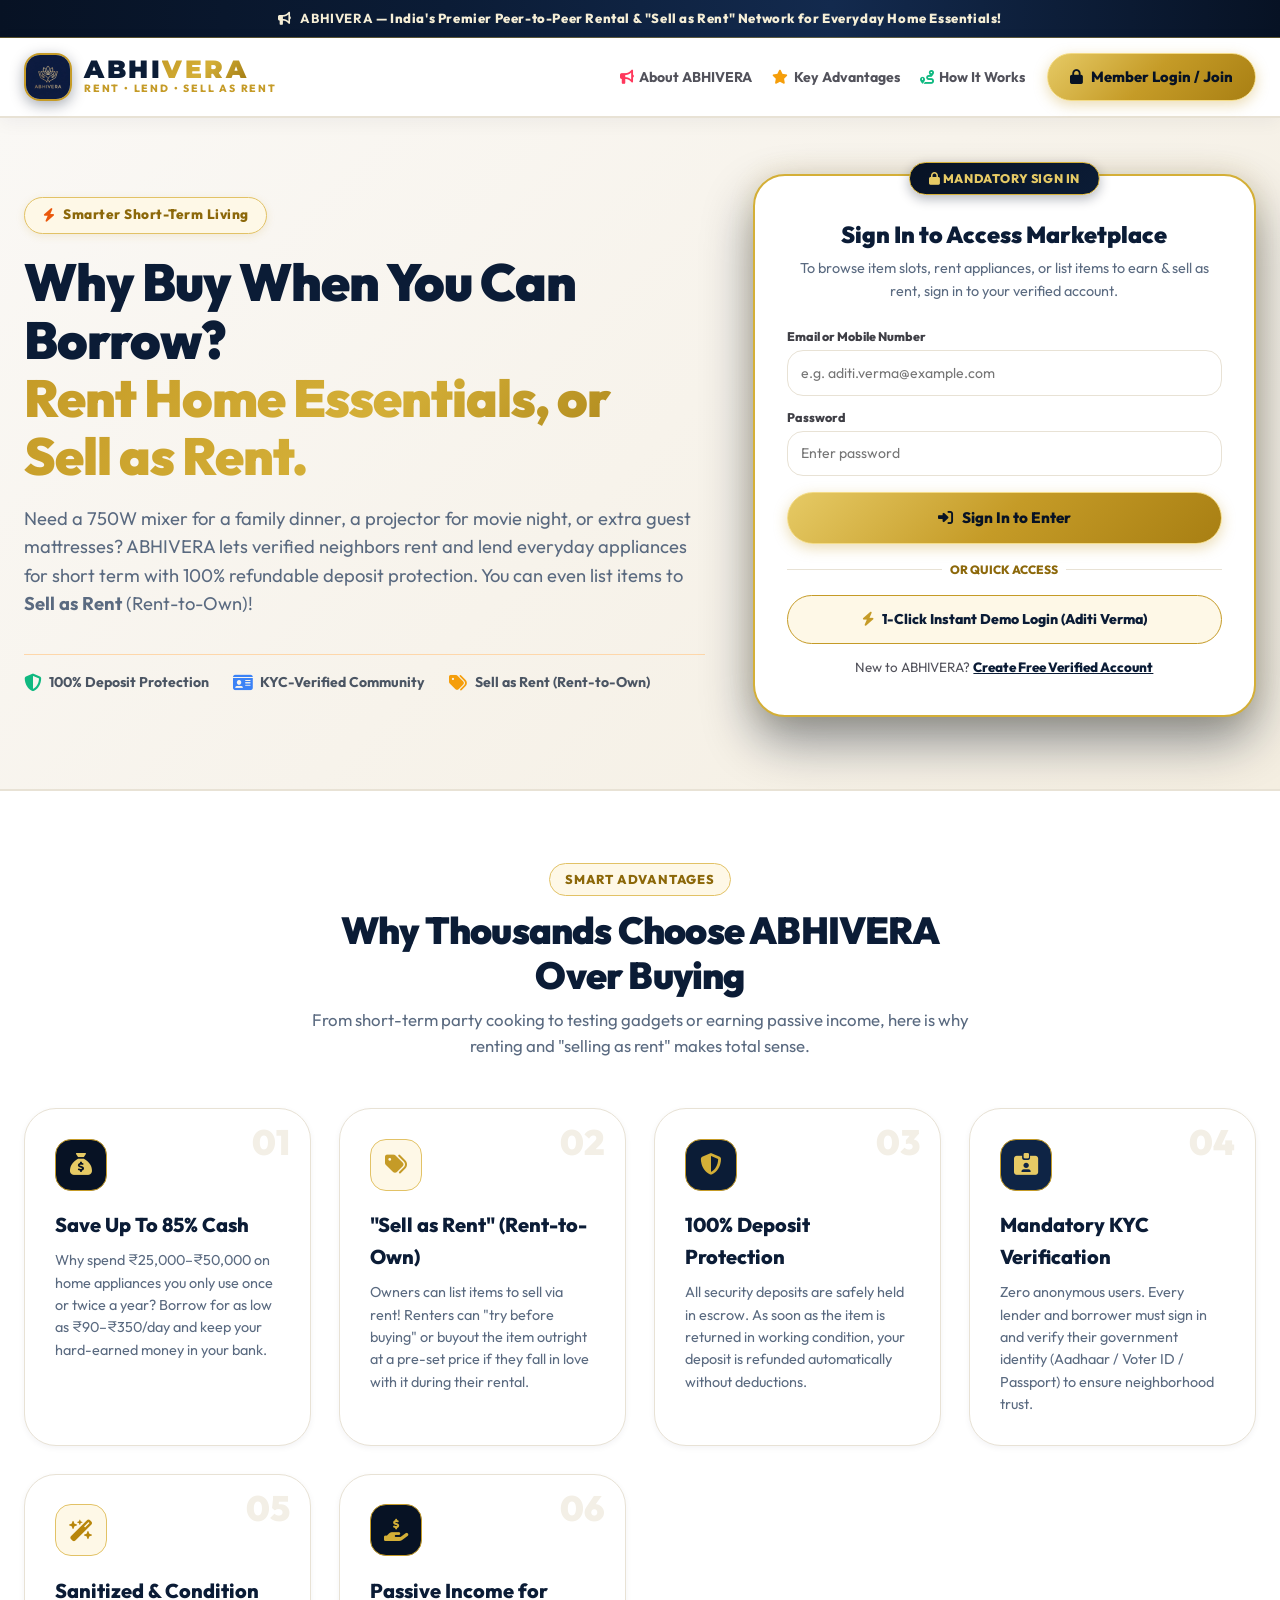
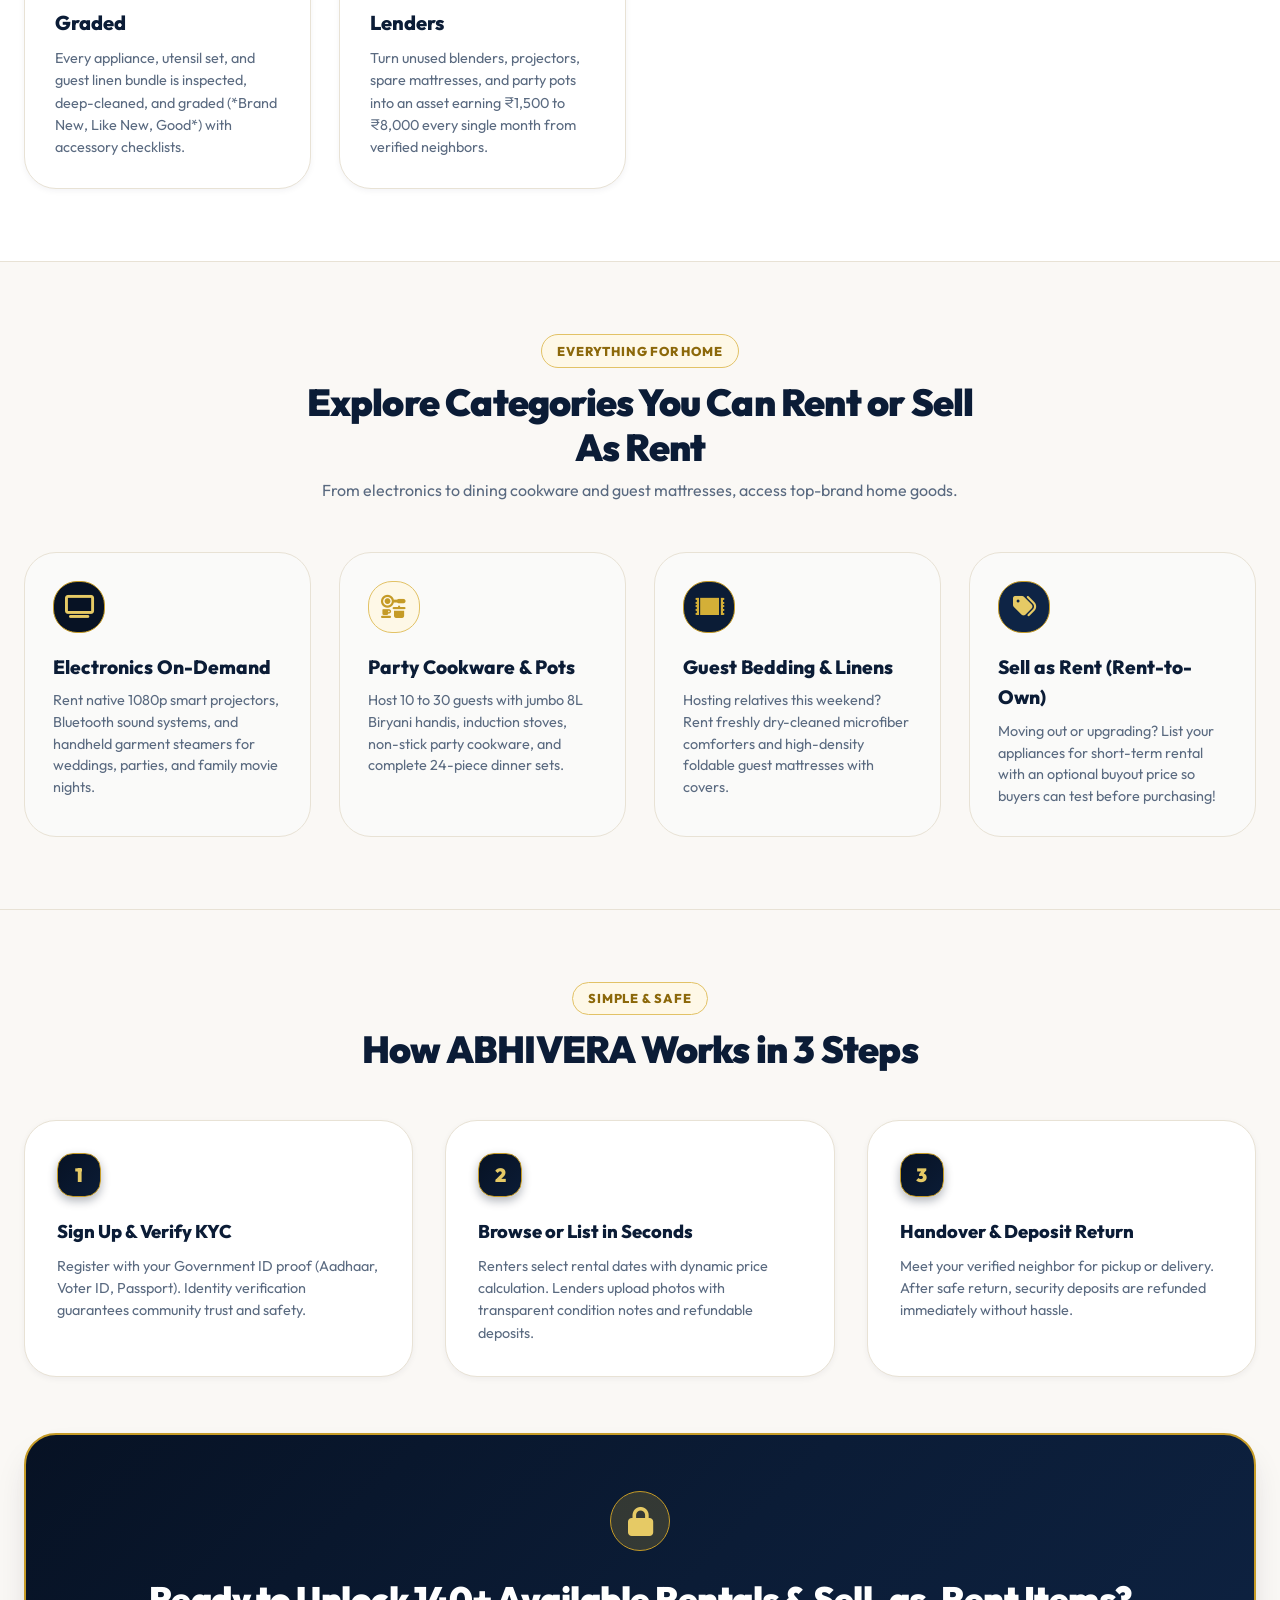
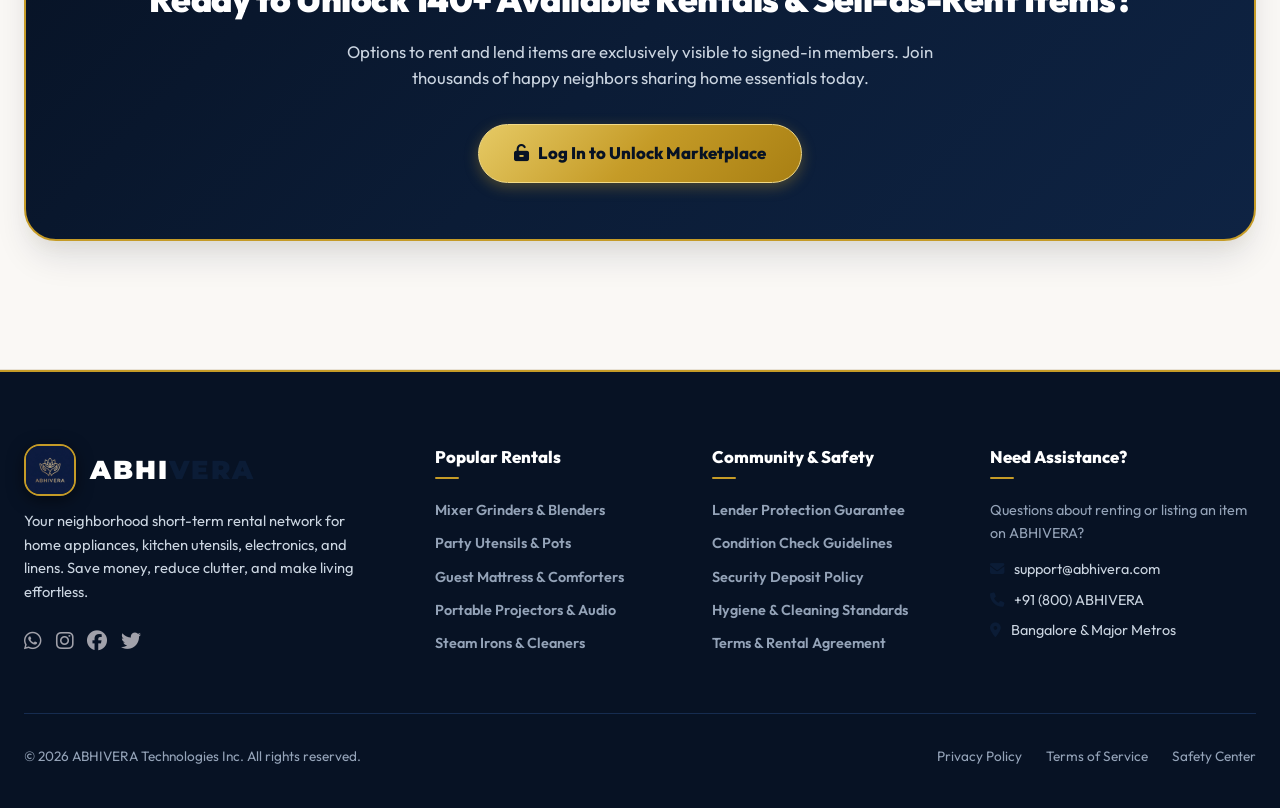
==== index.html @ b7f4d2a7 "Start" ====
<!DOCTYPE html>
<html lang="en">
<head>
  <meta charset="UTF-8">
  <meta name="viewport" content="width=device-width, initial-scale=1.0">
  <title>ABHIVERA | Rent Everyday Home Appliances & Essentials Short-Term</title>
  <meta name="description" content="Vibrant peer-to-peer short-term rental marketplace for home appliances, electronics, utensils, and luxury linens. Verified neighbors & deposit protection.">
  
  <!-- Favicon -->
  <link rel="icon" type="image/jpeg" href="assets/logo.jpg">
  
  <!-- Google Fonts: Outfit & Plus Jakarta Sans -->
  <link rel="preconnect" href="https://fonts.googleapis.com">
  <link rel="preconnect" href="https://fonts.gstatic.com" crossorigin>
  <link href="https://fonts.googleapis.com/css2?family=Outfit:wght@400;500;600;700;800;900&family=Plus+Jakarta+Sans:wght@400;500;600;700;800&display=swap" rel="stylesheet">
  
  <!-- FontAwesome 6 Icons -->
  <link rel="stylesheet" href="https://cdnjs.cloudflare.com/ajax/libs/font-awesome/6.4.0/css/all.min.css">
  
  <!-- Core Stylesheet -->
  <link rel="stylesheet" href="styles.css">
</head>
<body>

  <!-- Top Brand Announcement Bar -->
  <div class="announcement-bar">
    <i class="fa-solid fa-bullhorn"></i>
    <span><strong>ABHIVERA</strong> — India's Premier Peer-to-Peer Rental & "Sell as Rent" Network for Everyday Home Essentials!</span>
  </div>

  <!-- =====================================================================
       NAVBAR
       ===================================================================== -->
  <header class="navbar">
    <div class="container nav-container">
      <a href="#" class="brand-logo" id="logoLink">
        <img src="assets/logo.jpg" alt="ABHIVERA Official Logo" class="brand-logo-img">
        <div class="brand-text-block">
          <span class="brand-title">ABHI<span class="brand-highlight">VERA</span></span>
          <span class="nav-tagline">Rent • Lend • Sell as Rent</span>
        </div>
      </a>

      <div class="nav-actions">
        <!-- Guest Quick Nav Links (Logged Out Only) -->
        <nav class="logged-out-only" style="display: flex; gap: 1.25rem; font-weight: 700; font-size: 0.88rem; color: #52525b; margin-right: 0.5rem;">
          <a href="#why-abhivera" style="display: flex; align-items: center; gap: 0.35rem;"><i class="fa-solid fa-bullhorn" style="color: #ff385c;"></i> About ABHIVERA</a>
          <a href="#advantages" style="display: flex; align-items: center; gap: 0.35rem;"><i class="fa-solid fa-star" style="color: #f59e0b;"></i> Key Advantages</a>
          <a href="#how-it-works" style="display: flex; align-items: center; gap: 0.35rem;"><i class="fa-solid fa-route" style="color: #10b981;"></i> How It Works</a>
        </nav>

        <!-- Log In / Sign Up Button (Shown when logged out) -->
        <button class="btn btn-primary logged-out-only" id="loginBtn">
          <i class="fa-solid fa-lock"></i>
          <span>Member Login / Join</span>
        </button>

        <!-- Wishlist Button (Logged In Only) -->
        <button class="wishlist-nav-btn logged-in-only" id="navWishlistBtn" title="Saved Wishlist Items">
          <i class="fa-solid fa-heart"></i>
          <span>Wishlist</span>
          <span class="badge-counter" id="wishlistNavCounter">0</span>
        </button>

        <!-- User Profile Menu (Shown when logged in) -->
        <div class="user-menu-wrapper logged-in-only" id="userMenuWrapper">
          <div class="user-profile-pill" id="userProfilePill">
            <div class="user-avatar" id="navUserAvatar">U</div>
            <span class="user-name-label" id="navUserName">User</span>
            <i class="fa-solid fa-circle-check user-verified-badge" title="Verified Member"></i>
            <i class="fa-solid fa-angle-down" style="font-size: 0.72rem; color: var(--text-muted); margin-left: 2px;"></i>
          </div>

          <div class="user-dropdown-menu" id="userDropdownMenu">
            <div class="user-dropdown-header">
              <div class="dropdown-user-name" id="menuFullName">Full Name</div>
              <div class="dropdown-user-meta" id="menuEmail">user@email.com</div>
              <div class="dropdown-kyc-tag">
                <i class="fa-solid fa-shield-check"></i> <span id="menuGovIdTag">ID Verified</span>
              </div>
            </div>

            <button class="dropdown-item" id="menuOpenProfileBtn">
              <i class="fa-solid fa-id-card"></i>
              <span>My Profile & KYC Details</span>
            </button>
            <button class="dropdown-item" id="menuMyListingsBtn">
              <i class="fa-solid fa-boxes-stacked"></i>
              <span>My Listed Items (Rent & Sell)</span>
            </button>
            <button class="dropdown-item" id="menuMyBookingsBtn">
              <i class="fa-solid fa-calendar-check"></i>
              <span>My Rental & Buyout Orders</span>
            </button>
            <div class="dropdown-divider"></div>
            <button class="dropdown-item" id="menuLogoutBtn" style="color: #ef4444;">
              <i class="fa-solid fa-right-from-bracket" style="color: #ef4444;"></i>
              <span>Log Out</span>
            </button>
          </div>
        </div>

        <button class="btn btn-outline logged-in-only" id="openActivityDrawerBtn">
          <i class="fa-regular fa-clock-rotate-left"></i>
          <span>Activity</span>
          <span class="badge-counter" id="activityCounter">0</span>
        </button>

        <button class="btn btn-primary logged-in-only" id="openUploadModalBtn">
          <i class="fa-solid fa-plus-circle"></i>
          <span>List to Rent / Sell</span>
        </button>
      </div>
    </div>
  </header>

  <!-- =====================================================================
       1. GUEST / ADVERTISING & ADVANTAGES SHOWCASE (SHOWN WHEN LOGGED OUT)
       ===================================================================== -->
  <div class="logged-out-only" id="guestShowcaseSection">
    <!-- Hero with Value Prop & Mandatory Login Card -->
    <section class="hero-section">
      <div class="container">
        <div class="guest-hero-grid">
          <div>
            <div class="hero-tag">
              <i class="fa-solid fa-bolt" style="color: #ea580c;"></i> Smarter Short-Term Living
            </div>
            <h1 class="hero-title">
              Why Buy When You Can Borrow? <span class="hero-highlight">Rent Home Essentials, or Sell as Rent.</span>
            </h1>
            <p class="hero-subtitle">
              Need a 750W mixer for a family dinner, a projector for movie night, or extra guest mattresses? ABHIVERA lets verified neighbors rent and lend everyday appliances for short term with 100% refundable deposit protection. You can even list items to <strong>Sell as Rent</strong> (Rent-to-Own)!
            </p>
            <div style="display: flex; gap: 1.5rem; flex-wrap: wrap; font-size: 0.88rem; font-weight: 700; color: #4b5563; padding-top: 1rem; border-top: 1px solid #fed7aa;">
              <div style="display: flex; align-items: center; gap: 0.45rem;"><i class="fa-solid fa-shield-halved" style="color: #10b981; font-size: 1.1rem;"></i> 100% Deposit Protection</div>
              <div style="display: flex; align-items: center; gap: 0.45rem;"><i class="fa-solid fa-id-card" style="color: #3b82f6; font-size: 1.1rem;"></i> KYC-Verified Community</div>
              <div style="display: flex; align-items: center; gap: 0.45rem;"><i class="fa-solid fa-tags" style="color: #f59e0b; font-size: 1.1rem;"></i> Sell as Rent (Rent-to-Own)</div>
            </div>
          </div>

          <!-- Mandatory Sign In & Verification Card -->
          <div class="guest-login-card">
            <span class="guest-card-badge"><i class="fa-solid fa-lock"></i> MANDATORY SIGN IN</span>
            <h2 class="guest-card-title">Sign In to Access Marketplace</h2>
            <p class="guest-card-desc">
              To browse item slots, rent appliances, or list items to earn & sell as rent, sign in to your verified account.
            </p>

            <form id="heroInlineLoginForm" style="text-align: left; margin-bottom: 1rem;">
              <div style="margin-bottom: 0.75rem;">
                <label style="font-size: 0.78rem; font-weight: 800; color: #3f3f46; display: block; margin-bottom: 0.2rem;">Email or Mobile Number</label>
                <input type="text" id="heroLoginEmail" class="form-input" placeholder="e.g. aditi.verma@example.com" style="padding: 0.65rem 0.85rem; font-size: 0.88rem;" required>
              </div>
              <div style="margin-bottom: 1rem;">
                <label style="font-size: 0.78rem; font-weight: 800; color: #3f3f46; display: block; margin-bottom: 0.2rem;">Password</label>
                <input type="password" id="heroLoginPassword" class="form-input" placeholder="Enter password" style="padding: 0.65rem 0.85rem; font-size: 0.88rem;" required>
              </div>
              <button type="submit" class="btn btn-primary" style="width: 100%; padding: 0.8rem; font-size: 0.95rem;">
                <i class="fa-solid fa-right-to-bracket"></i> Sign In to Enter
              </button>
            </form>

            <div style="display: flex; align-items: center; gap: 0.5rem; margin-bottom: 1rem;">
              <hr style="flex: 1; border: none; border-top: 1px solid #e8e2d5;">
              <span style="font-size: 0.75rem; font-weight: 800; color: #8c680a;">OR QUICK ACCESS</span>
              <hr style="flex: 1; border: none; border-top: 1px solid #e8e2d5;">
            </div>

            <button type="button" class="btn btn-outline btn-guest-demo" style="width: 100%; padding: 0.75rem; font-size: 0.88rem; font-weight: 800; border: 1.5px solid #c59b27; color: #0b1c36; background: #fef8e7; margin-bottom: 0.85rem;">
              <i class="fa-solid fa-bolt" style="color: #c59b27;"></i> 1-Click Instant Demo Login (Aditi Verma)
            </button>

            <div style="font-size: 0.84rem; color: #52525b;">
              New to ABHIVERA? <a href="#" class="btn-guest-register-link" style="color: var(--primary-color); font-weight: 800; text-decoration: underline;">Create Free Verified Account</a>
            </div>
          </div>
        </div>
      </div>
    </section>

    <!-- Comprehensive Advantages Section -->
    <section class="advertise-section" id="advantages" style="background: #ffffff;">
      <div class="container">
        <div class="section-title-wrap">
          <span class="section-pill-tag">Smart Advantages</span>
          <h2>Why Thousands Choose ABHIVERA Over Buying</h2>
          <p style="color: var(--text-muted); font-size: 1.05rem; margin-top: 0.5rem;">
            From short-term party cooking to testing gadgets or earning passive income, here is why renting and "selling as rent" makes total sense.
          </p>
        </div>

        <div class="advantages-card-grid">
          <div class="advantage-card">
            <span class="advantage-num">01</span>
            <div class="advantage-icon-box" style="background: #071224; color: #e6ca65; border: 1px solid #c59b27;"><i class="fa-solid fa-sack-dollar"></i></div>
            <h3 style="font-size: 1.25rem; font-weight: 800; margin-bottom: 0.5rem;">Save Up To 85% Cash</h3>
            <p style="font-size: 0.9rem; color: var(--text-muted); line-height: 1.55;">
              Why spend ₹25,000–₹50,000 on home appliances you only use once or twice a year? Borrow for as low as ₹90–₹350/day and keep your hard-earned money in your bank.
            </p>
          </div>

          <div class="advantage-card">
            <span class="advantage-num">02</span>
            <div class="advantage-icon-box" style="background: #fef8e7; color: #c59b27; border: 1px solid #e2c266;"><i class="fa-solid fa-tags"></i></div>
            <h3 style="font-size: 1.25rem; font-weight: 800; margin-bottom: 0.5rem;">"Sell as Rent" (Rent-to-Own)</h3>
            <p style="font-size: 0.9rem; color: var(--text-muted); line-height: 1.55;">
              Owners can list items to sell via rent! Renters can "try before buying" or buyout the item outright at a pre-set price if they fall in love with it during their rental.
            </p>
          </div>

          <div class="advantage-card">
            <span class="advantage-num">03</span>
            <div class="advantage-icon-box" style="background: #0b1c36; color: #d4af37; border: 1px solid #c59b27;"><i class="fa-solid fa-shield-halved"></i></div>
            <h3 style="font-size: 1.25rem; font-weight: 800; margin-bottom: 0.5rem;">100% Deposit Protection</h3>
            <p style="font-size: 0.9rem; color: var(--text-muted); line-height: 1.55;">
              All security deposits are safely held in escrow. As soon as the item is returned in working condition, your deposit is refunded automatically without deductions.
            </p>
          </div>

          <div class="advantage-card">
            <span class="advantage-num">04</span>
            <div class="advantage-icon-box" style="background: #0e2445; color: #e6ca65; border: 1px solid #c59b27;"><i class="fa-solid fa-id-card-clip"></i></div>
            <h3 style="font-size: 1.25rem; font-weight: 800; margin-bottom: 0.5rem;">Mandatory KYC Verification</h3>
            <p style="font-size: 0.9rem; color: var(--text-muted); line-height: 1.55;">
              Zero anonymous users. Every lender and borrower must sign in and verify their government identity (Aadhaar / Voter ID / Passport) to ensure neighborhood trust.
            </p>
          </div>

          <div class="advantage-card">
            <span class="advantage-num">05</span>
            <div class="advantage-icon-box" style="background: #fef8e7; color: #b8860b; border: 1px solid #e2c266;"><i class="fa-solid fa-wand-magic-sparkles"></i></div>
            <h3 style="font-size: 1.25rem; font-weight: 800; margin-bottom: 0.5rem;">Sanitized & Condition Graded</h3>
            <p style="font-size: 0.9rem; color: var(--text-muted); line-height: 1.55;">
              Every appliance, utensil set, and guest linen bundle is inspected, deep-cleaned, and graded (*Brand New, Like New, Good*) with accessory checklists.
            </p>
          </div>

          <div class="advantage-card">
            <span class="advantage-num">06</span>
            <div class="advantage-icon-box" style="background: #071224; color: #d4af37; border: 1px solid #c59b27;"><i class="fa-solid fa-hand-holding-dollar"></i></div>
            <h3 style="font-size: 1.25rem; font-weight: 800; margin-bottom: 0.5rem;">Passive Income for Lenders</h3>
            <p style="font-size: 0.9rem; color: var(--text-muted); line-height: 1.55;">
              Turn unused blenders, projectors, spare mattresses, and party pots into an asset earning ₹1,500 to ₹8,000 every single month from verified neighbors.
            </p>
          </div>
        </div>
      </div>
    </section>

    <!-- Why Choose ABHIVERA Features Showcase -->
    <section class="advertise-section" id="why-abhivera" style="background: #faf8f5;">
      <div class="container">
        <div class="section-title-wrap">
          <span class="section-pill-tag">Everything for Home</span>
          <h2>Explore Categories You Can Rent or Sell As Rent</h2>
          <p style="color: var(--text-muted); font-size: 1rem; margin-top: 0.5rem;">
            From electronics to dining cookware and guest mattresses, access top-brand home goods.
          </p>
        </div>

        <div class="benefits-grid">
          <div class="benefit-card">
            <div class="benefit-icon-box" style="background: #071224; color: #e6ca65; border: 1px solid #c59b27;"><i class="fa-solid fa-tv"></i></div>
            <h3>Electronics On-Demand</h3>
            <p>Rent native 1080p smart projectors, Bluetooth sound systems, and handheld garment steamers for weddings, parties, and family movie nights.</p>
          </div>
          <div class="benefit-card">
            <div class="benefit-icon-box" style="background: #fef8e7; color: #c59b27; border: 1px solid #e2c266;"><i class="fa-solid fa-kitchen-set"></i></div>
            <h3>Party Cookware & Pots</h3>
            <p>Host 10 to 30 guests with jumbo 8L Biryani handis, induction stoves, non-stick party cookware, and complete 24-piece dinner sets.</p>
          </div>
          <div class="benefit-card">
            <div class="benefit-icon-box" style="background: #0b1c36; color: #d4af37; border: 1px solid #c59b27;"><i class="fa-solid fa-rug"></i></div>
            <h3>Guest Bedding & Linens</h3>
            <p>Hosting relatives this weekend? Rent freshly dry-cleaned microfiber comforters and high-density foldable guest mattresses with covers.</p>
          </div>
          <div class="benefit-card">
            <div class="benefit-icon-box" style="background: #0e2445; color: #e6ca65; border: 1px solid #c59b27;"><i class="fa-solid fa-tags"></i></div>
            <h3>Sell as Rent (Rent-to-Own)</h3>
            <p>Moving out or upgrading? List your appliances for short-term rental with an optional buyout price so buyers can test before purchasing!</p>
          </div>
        </div>
      </div>
    </section>

    <!-- How It Works Section -->
    <section class="how-it-works-section" id="how-it-works">
      <div class="container">
        <div class="section-title-wrap">
          <span class="section-pill-tag">Simple & Safe</span>
          <h2>How ABHIVERA Works in 3 Steps</h2>
        </div>

        <div class="how-steps-grid">
          <div class="how-card">
            <div class="how-step-badge">1</div>
            <h3>Sign Up & Verify KYC</h3>
            <p>Register with your Government ID proof (Aadhaar, Voter ID, Passport). Identity verification guarantees community trust and safety.</p>
          </div>
          <div class="how-card">
            <div class="how-step-badge">2</div>
            <h3>Browse or List in Seconds</h3>
            <p>Renters select rental dates with dynamic price calculation. Lenders upload photos with transparent condition notes and refundable deposits.</p>
          </div>
          <div class="how-card">
            <div class="how-step-badge">3</div>
            <h3>Handover & Deposit Return</h3>
            <p>Meet your verified neighbor for pickup or delivery. After safe return, security deposits are refunded immediately without hassle.</p>
          </div>
        </div>

        <!-- Locked Marketplace Teaser Banner -->
        <div class="locked-teaser-banner" id="trust-safety">
          <div style="width: 60px; height: 60px; border-radius: 50%; background: rgba(212, 175, 55, 0.2); border: 1.5px solid #c59b27; color: #e6ca65; font-size: 1.8rem; display: flex; align-items: center; justify-content: center; margin: 0 auto 1.25rem;">
            <i class="fa-solid fa-lock"></i>
          </div>
          <h2>Ready to Unlock 140+ Available Rentals & Sell-as-Rent Items?</h2>
          <p>
            Options to rent and lend items are exclusively visible to signed-in members. Join thousands of happy neighbors sharing home essentials today.
          </p>
          <button class="btn btn-primary btn-guest-join" style="padding: 0.95rem 2.2rem; font-size: 1.05rem;">
            <i class="fa-solid fa-unlock-keyhole"></i> Log In to Unlock Marketplace
          </button>
        </div>
      </div>
    </section>
  </div>

  <!-- =====================================================================
       2. MEMBER MARKETPLACE SECTION (SHOWN ONLY WHEN LOGGED IN)
       ===================================================================== -->
  <div class="logged-in-only" id="memberMarketplaceSection">
    <!-- Member Welcome Strip -->
    <div class="member-welcome-banner">
      <div class="container member-welcome-content">
        <div class="member-welcome-text">
          <h2>👋 Welcome back, <span id="memberWelcomeName" style="color: var(--primary-color);">Member</span>!</h2>
          <p>Your verified account is active. Browse short-term rentals near you or list your idle appliances to earn.</p>
        </div>
        <button class="btn btn-accent" id="memberHeroListBtn" style="padding: 0.75rem 1.45rem;">
          <i class="fa-solid fa-hand-holding-dollar"></i> List an Item to Earn
        </button>
      </div>
    </div>

    <!-- Search Capsule Section -->
    <section class="hero-section" style="padding: 2.5rem 0 3.5rem;">
      <div class="container">
        <div class="search-capsule-wrapper">
          <div class="search-capsule">
            <!-- Segment 1: What Specific Item -->
            <div class="capsule-segment capsule-item-segment">
              <span class="capsule-label"><i class="fa-solid fa-magnifying-glass"></i> What Item?</span>
              <input type="text" id="capsuleItemInput" class="capsule-input" placeholder="Specific item (e.g. Mixer, Projector, Vacuum, Pot...)">
            </div>

            <!-- Segment 2: Where -->
            <div class="capsule-segment">
              <span class="capsule-label"><i class="fa-solid fa-location-dot"></i> Where</span>
              <input type="text" id="capsuleLocationInput" class="capsule-input" placeholder="Search area (e.g. Koramangala)">
            </div>

            <!-- Segment 3: Category -->
            <div class="capsule-segment">
              <span class="capsule-label"><i class="fa-solid fa-layer-group"></i> Category</span>
              <select id="capsuleCategorySelect" class="capsule-select">
                <option value="all">All Categories</option>
                <option value="Kitchen Appliances">Kitchen Appliances</option>
                <option value="Utensils & Cookware">Utensils & Cookware</option>
                <option value="Home Textiles & Linens">Home Textiles & Linens</option>
                <option value="Electronics & Gadgets">Electronics & Gadgets</option>
                <option value="Cleaning & Utility">Cleaning & Utility</option>
                <option value="Climate & Fans">Climate & Fans</option>
              </select>
            </div>

            <!-- Segment 4: Max Daily Budget -->
            <div class="capsule-segment">
              <span class="capsule-label"><i class="fa-solid fa-indian-rupee-sign"></i> Max Rent</span>
              <select id="capsulePriceSelect" class="capsule-select">
                <option value="all">Any Price</option>
                <option value="100">Under ₹100/day</option>
                <option value="200">Under ₹200/day</option>
                <option value="400">Under ₹400/day</option>
              </select>
            </div>

            <!-- Big Search Button -->
            <button class="btn-capsule-search" id="capsuleSearchBtn" title="Search for items">
              <i class="fa-solid fa-magnifying-glass"></i>
              <span>Search</span>
            </button>
          </div>

          <!-- Quick Trending Pills -->
          <div class="hero-quick-tags">
            <span style="font-weight: 800; color: #8c680a;"><i class="fa-solid fa-sparkles"></i> Popular:</span>
            <button class="quick-search-pill" data-query="Mixer">Philips Mixer Grinder</button>
            <button class="quick-search-pill" data-query="Biryani">Party Jumbo Pot</button>
            <button class="quick-search-pill" data-query="Projector">Full HD Projector</button>
            <button class="quick-search-pill" data-query="Mattress">Guest Mattress</button>
            <button class="quick-search-pill" data-query="Vacuum">Deep Vacuum Cleaner</button>
          </div>
        </div>
      </div>
    </section>

    <!-- Real Object Category Bar -->
    <section class="category-section-wrap">
      <div class="container">
        <div class="category-scroll" id="categoryChipsContainer">
          <button class="category-chip active" data-category="all">
            <div class="chip-image-box">
              <img src="assets/categories/all.jpg" alt="All Home Appliances" class="chip-real-img">
            </div>
            <span class="chip-text">All Items</span>
          </button>

          <button class="category-chip" data-category="Kitchen Appliances">
            <div class="chip-image-box">
              <img src="assets/categories/kitchen.jpg" alt="Kitchen Appliances" class="chip-real-img">
            </div>
            <span class="chip-text">Kitchen</span>
          </button>

          <button class="category-chip" data-category="Utensils & Cookware">
            <div class="chip-image-box">
              <img src="assets/categories/utensils.jpg" alt="Utensils & Cookware" class="chip-real-img">
            </div>
            <span class="chip-text">Utensils & Pots</span>
          </button>

          <button class="category-chip" data-category="Home Textiles & Linens">
            <div class="chip-image-box">
              <img src="assets/categories/textiles.jpg" alt="Home Textiles & Linens" class="chip-real-img">
            </div>
            <span class="chip-text">Textiles & Linens</span>
          </button>

          <button class="category-chip" data-category="Electronics & Gadgets">
            <div class="chip-image-box">
              <img src="assets/categories/electronics.jpg" alt="Electronics & Gadgets" class="chip-real-img">
            </div>
            <span class="chip-text">Electronics</span>
          </button>

          <button class="category-chip" data-category="Cleaning & Utility">
            <div class="chip-image-box">
              <img src="assets/categories/cleaning.jpg" alt="Cleaning & Tools" class="chip-real-img">
            </div>
            <span class="chip-text">Cleaning & Tools</span>
          </button>

          <button class="category-chip" data-category="Climate & Fans">
            <div class="chip-image-box">
              <img src="assets/categories/climate.jpg" alt="Climate & Cooling" class="chip-real-img">
            </div>
            <span class="chip-text">Climate & Cooling</span>
          </button>
        </div>
      </div>
    </section>

    <!-- Marketplace Catalog Grid -->
    <main class="marketplace-section" id="marketplace">
      <div class="container">
        <div class="marketplace-filter-bar">
          <div class="filter-left-controls">
            <!-- Specific Item Live Search Input Box -->
            <div class="marketplace-live-search-box">
              <i class="fa-solid fa-magnifying-glass search-icon"></i>
              <input type="text" id="marketplaceItemSearchInput" class="live-search-input" placeholder="Search specific item (e.g. Mixer, Vacuum, Projector, Pot)...">
              <button type="button" id="clearMarketplaceSearchBtn" class="clear-search-btn" title="Clear search" style="display: none;">
                <i class="fa-solid fa-xmark"></i>
              </button>
            </div>

            <!-- Wishlist Only Filter Pill -->
            <button class="wishlist-toggle-filter" id="wishlistFilterToggle">
              <i class="fa-solid fa-heart" style="color: #c59b27;"></i>
              <span>Show Wishlist Only (<span id="wishlistCountFilter">0</span>)</span>
            </button>

            <!-- Sort Filter -->
            <select id="sortFilter" class="filter-pill-select">
              <option value="featured">✨ Featured & Newest</option>
              <option value="price-asc">Price: Low to High</option>
              <option value="price-desc">Price: High to Low</option>
              <option value="deposit-asc">Lowest Deposit</option>
            </select>

            <!-- Condition Quick Filter -->
            <select id="conditionFilter" class="filter-pill-select">
              <option value="all">All Conditions</option>
              <option value="Brand New">Brand New Only</option>
              <option value="Like New">Like New Only</option>
              <option value="Good">Good Condition</option>
              <option value="Fair">Fair / Usable</option>
            </select>
          </div>

          <div style="display: flex; align-items: center; gap: 0.85rem;">
            <span style="font-size: 0.92rem; font-weight: 800; color: #71717a;">
              Showing <span id="itemCountDisplay" style="color: var(--primary-color);">0</span> items
            </span>
            <button class="btn btn-outline" id="resetFiltersBtn" style="padding: 0.45rem 0.95rem; font-size: 0.82rem;">
              <i class="fa-solid fa-arrow-rotate-left"></i> Reset
            </button>
          </div>
        </div>

        <!-- Product Cards Grid with Wishlist & Large Visuals -->
        <div class="items-grid" id="itemsGrid">
          <!-- Dynamically rendered via app.js -->
        </div>
      </div>
    </main>
  </div>

  <!-- =====================================================================
       LIST / UPLOAD ITEM MODAL (LENDER FORM)
       ===================================================================== -->
  <div class="modal-overlay" id="uploadModal">
    <div class="modal-container">
      <div class="modal-header">
        <h3 class="modal-title">
          <i class="fa-solid fa-cloud-arrow-up" style="color: var(--primary-color);"></i>
          List Your Item on ABHIVERA
        </h3>
        <button class="modal-close-btn" id="closeUploadModalBtn">
          <i class="fa-solid fa-xmark"></i>
        </button>
      </div>

      <form id="uploadItemForm">
        <div class="modal-body">
          <p style="font-size: 0.9rem; color: var(--text-muted); margin-bottom: 1.25rem;">
            Provide transparent details and exact condition notes so renters know what condition it is in.
          </p>

          <div class="form-grid">
            <!-- Item Title -->
            <div class="form-group full-width">
              <label class="form-label" for="itemTitle">
                <span>Item Name & Model <span class="req">*</span></span>
                <span class="hint">e.g. Philips 750W Mixer Grinder 3 Jars</span>
              </label>
              <input type="text" id="itemTitle" class="form-input" placeholder="e.g. Prestige 3-Liter Pressure Cooker" required>
            </div>

            <!-- Category -->
            <div class="form-group">
              <label class="form-label" for="itemCategory">
                <span>Category <span class="req">*</span></span>
              </label>
              <select id="itemCategory" class="form-select" required>
                <option value="Kitchen Appliances">Kitchen Appliances</option>
                <option value="Utensils & Cookware">Utensils & Cookware</option>
                <option value="Home Textiles & Linens">Home Textiles & Linens</option>
                <option value="Electronics & Gadgets">Electronics & Gadgets</option>
                <option value="Cleaning & Utility">Cleaning & Utility</option>
                <option value="Climate & Fans">Climate & Fans</option>
              </select>
            </div>

            <!-- Condition Rating -->
            <div class="form-group">
              <label class="form-label" for="itemCondition">
                <span>Item Condition <span class="req">*</span></span>
              </label>
              <select id="itemCondition" class="form-select" required>
                <option value="Brand New">Brand New (Unopened / Never Used)</option>
                <option value="Like New" selected>Like New (Spotless, works perfectly)</option>
                <option value="Good">Good (Minor cosmetic wear, 100% functional)</option>
                <option value="Fair">Fair (Noticeable wear, fully operational)</option>
              </select>
            </div>

            <!-- Daily Rental Price -->
            <div class="form-group">
              <label class="form-label" for="itemPrice">
                <span>Daily Rental Rate (₹) <span class="req">*</span></span>
                <span class="hint">per day</span>
              </label>
              <input type="number" id="itemPrice" class="form-input" placeholder="e.g. 150" min="10" required>
            </div>

            <!-- Security Deposit -->
            <div class="form-group">
              <label class="form-label" for="itemDeposit">
                <span>Security Deposit (₹) <span class="req">*</span></span>
                <span class="hint">Refunded on return</span>
              </label>
              <input type="number" id="itemDeposit" class="form-input" placeholder="e.g. 500" min="0" required>
            </div>

            <!-- Minimum Rental Duration -->
            <div class="form-group">
              <label class="form-label" for="itemMinDays">
                <span>Min Rental Period</span>
              </label>
              <select id="itemMinDays" class="form-select">
                <option value="1">1 Day</option>
                <option value="2" selected>2 Days</option>
                <option value="3">3 Days</option>
                <option value="7">1 Week</option>
              </select>
            </div>

            <!-- Location / City Area -->
            <div class="form-group">
              <label class="form-label" for="itemLocation">
                <span>Pickup Location / Area <span class="req">*</span></span>
              </label>
              <input type="text" id="itemLocation" class="form-input" placeholder="e.g. Indiranagar, Bangalore" required>
            </div>

            <!-- Sell as Rent (Rent-to-Own Option) -->
            <div class="form-group full-width" style="background: #fef8e7; border: 1.5px dashed #c59b27; padding: 1.15rem; border-radius: var(--radius-md);">
              <label style="display: flex; align-items: flex-start; gap: 0.65rem; cursor: pointer; margin-bottom: 0;">
                <input type="checkbox" id="itemSellAsRentCheckbox" style="margin-top: 0.25rem; width: 18px; height: 18px; accent-color: var(--navy-main);">
                <div>
                  <strong style="color: #8c680a; font-size: 0.95rem; display: flex; align-items: center; gap: 0.4rem;">
                    <i class="fa-solid fa-tags" style="color: #c59b27;"></i> Offer "Sell as Rent" (Rent-to-Own / Outright Purchase)
                  </strong>
                  <span style="font-size: 0.82rem; color: #5a6a80; display: block; margin-top: 0.2rem;">
                    Allow renters who love your item to buy it permanently from you at a pre-set buyout price!
                  </span>
                </div>
              </label>

              <div id="sellAsRentPriceGroup" style="display: none; margin-top: 0.85rem; padding-top: 0.85rem; border-top: 1px solid #e8e2d5;">
                <label class="form-label" for="itemBuyoutPrice">
                  <span>Outright Buyout Price (₹) <span class="req">*</span></span>
                  <span class="hint">Fixed price if renter purchases permanently</span>
                </label>
                <input type="number" id="itemBuyoutPrice" class="form-input" placeholder="e.g. 2400" min="50">
              </div>
            </div>

            <!-- Description & Condition Notes -->
            <div class="form-group full-width">
              <label class="form-label" for="itemDescription">
                <span>Condition Notes & Details <span class="req">*</span></span>
                <span class="hint">Mention accessories included, hygiene status, power cord, etc.</span>
              </label>
              <textarea id="itemDescription" class="form-textarea" placeholder="Detail any scratches, instructions for use, what accessories are included, and cleaning requirements..." required></textarea>
            </div>

            <!-- Image Upload / Presets -->
            <div class="form-group full-width">
              <label class="form-label">
                <span>Item Photo <span class="req">*</span></span>
                <span class="hint">Upload a real photo or select a quick preset</span>
              </label>

              <div class="image-upload-zone" id="imageDropZone">
                <input type="file" id="itemImageFileInput" accept="image/*" style="display: none;">
                <div id="dropZonePrompt">
                  <i class="fa-solid fa-camera" style="font-size: 2rem; color: var(--primary-color); margin-bottom: 0.5rem; display: block;"></i>
                  <span style="font-size: 0.95rem; font-weight: 700;">Click or drag to upload photo</span>
                  <div style="font-size: 0.8rem; color: var(--text-muted); margin-top: 0.2rem;">Supports JPG, PNG, WebP</div>
                </div>
                
                <div class="image-preview-container" id="imagePreviewContainer">
                  <img id="imagePreview" src="" alt="Uploaded item preview">
                  <button type="button" class="remove-img-btn" id="removeImgBtn" title="Remove photo">
                    <i class="fa-solid fa-xmark"></i>
                  </button>
                </div>
              </div>

              <!-- Preset Sample Images Shortcut -->
              <div class="preset-images-group">
                <span style="font-size: 0.8rem; font-weight: 700; color: var(--text-muted);">Quick preset photos:</span>
                <button type="button" class="preset-chip" data-img="https://images.unsplash.com/photo-1574269909862-7e1d70bb8078?auto=format&fit=crop&w=700&q=80">Projector</button>
                <button type="button" class="preset-chip" data-img="https://images.unsplash.com/photo-1585659722983-3a675dabf23d?auto=format&fit=crop&w=700&q=80">Microwave</button>
                <button type="button" class="preset-chip" data-img="https://images.unsplash.com/photo-1544816155-12df9643f363?auto=format&fit=crop&w=700&q=80">Bed Linen Set</button>
                <button type="button" class="preset-chip" data-img="https://images.unsplash.com/photo-1584269600464-37b1b58a9fe7?auto=format&fit=crop&w=700&q=80">Cookware Pot</button>
                <button type="button" class="preset-chip" data-img="https://images.unsplash.com/photo-1558317374-067fb5f30001?auto=format&fit=crop&w=700&q=80">Vacuum Cleaner</button>
              </div>
            </div>

            <!-- Lender Profile Info -->
            <div class="form-group">
              <label class="form-label" for="ownerName">
                <span>Your Name (Lender) <span class="req">*</span></span>
              </label>
              <input type="text" id="ownerName" class="form-input" placeholder="e.g. Rahul Sharma" required>
            </div>

            <div class="form-group">
              <label class="form-label" for="ownerPhone">
                <span>Phone / WhatsApp <span class="req">*</span></span>
                <span class="hint">For renter coordination</span>
              </label>
              <input type="tel" id="ownerPhone" class="form-input" placeholder="e.g. +91 98765 43210" required>
            </div>
          </div>
        </div>

        <div class="modal-footer">
          <button type="button" class="btn btn-outline" id="cancelUploadBtn">Cancel</button>
          <button type="submit" class="btn btn-primary" id="submitItemBtn">
            <i class="fa-solid fa-check"></i> Publish Listing
          </button>
        </div>
      </form>
    </div>
  </div>

  <!-- =====================================================================
       ITEM DETAILS & RENT CALCULATOR MODAL
       ===================================================================== -->
  <div class="modal-overlay" id="detailModal">
    <div class="modal-container" style="max-width: 820px;">
      <div class="modal-header">
        <h3 class="modal-title" id="detailTitle">Item Details</h3>
        <button class="modal-close-btn" id="closeDetailModalBtn">
          <i class="fa-solid fa-xmark"></i>
        </button>
      </div>

      <div class="modal-body">
        <div class="detail-modal-layout">
          <div>
            <div class="detail-img-box">
              <img id="detailImg" src="" alt="Rental item">
            </div>

            <div id="detailConditionBanner" class="detail-condition-banner">
              <i class="fa-solid fa-shield-heart" style="font-size: 1.4rem;"></i>
              <div>
                <strong id="detailConditionText">Condition: Like New</strong>
                <p id="detailConditionSub" style="font-size: 0.82rem; margin: 0; color: inherit; opacity: 0.9;">Tested and checked before handover.</p>
              </div>
            </div>

            <div style="background: #fafaf9; border: 1px solid var(--border-color); padding: 0.95rem; border-radius: var(--radius-md); font-size: 0.85rem; color: var(--text-muted);">
              <div><strong style="color: var(--text-main);"><i class="fa-solid fa-user-check" style="color: var(--secondary-color);"></i> Verified Lender:</strong> <span id="detailOwner">Rahul</span></div>
              <div style="margin-top: 0.35rem;"><strong style="color: var(--text-main);"><i class="fa-solid fa-location-dot" style="color: var(--primary-color);"></i> Pickup Location:</strong> <span id="detailLocation">Indiranagar</span></div>
            </div>
          </div>

          <div class="detail-info-box">
            <span class="item-category-tag-floating" id="detailCategory" style="align-self: flex-start; margin-bottom: 0.5rem; background: #fef8e7; color: #8c680a; border: 1px solid #e2c266; font-weight: 800;">Category</span>
            
            <h2 id="detailName" style="font-size: 1.5rem; font-weight: 900; line-height: 1.25; margin-bottom: 0.5rem;">Item Name</h2>
            
            <div style="margin-bottom: 0.85rem;">
              <span id="detailPriceDaily" style="font-size: 1.65rem; font-weight: 900; color: var(--primary-color);">₹150</span>
              <span style="color: var(--text-muted); font-size: 0.95rem; font-weight: 600;"> / day</span>
              <span style="margin-left: 0.85rem; font-size: 0.88rem; color: var(--text-muted);">(Deposit: <strong id="detailDepositAmount" style="color: var(--text-main);">₹500</strong> refundable)</span>
            </div>

            <div style="margin-bottom: 1.15rem;">
              <h5 style="font-size: 0.82rem; font-weight: 800; text-transform: uppercase; letter-spacing: 0.6px; color: var(--text-muted); margin-bottom: 0.35rem;">Condition Notes & Accessories:</h5>
              <p id="detailDescription" style="font-size: 0.9rem; color: var(--text-main); line-height: 1.5; background: #fafaf9; border: 1.5px solid var(--border-color); padding: 0.85rem; border-radius: var(--radius-md);">
                Description details...
              </p>
            </div>

            <!-- Sell as Rent (Rent-to-Own) Buyout Block -->
            <div id="detailSellAsRentBlock" style="margin-bottom: 1.25rem; background: #fef8e7; border: 1.5px solid #e2c266; border-radius: var(--radius-md); padding: 0.95rem; display: none;">
              <div style="display: flex; align-items: center; justify-content: space-between; gap: 0.75rem;">
                <div>
                  <div style="font-size: 0.88rem; font-weight: 800; color: #8c680a; display: flex; align-items: center; gap: 0.35rem;">
                    <i class="fa-solid fa-tags" style="color: #c59b27;"></i> Sell as Rent (Rent-to-Own) Available!
                  </div>
                  <div style="font-size: 0.8rem; color: #5a6a80; margin-top: 0.2rem;">Renting and want to keep it permanently? You can buy it outright anytime.</div>
                </div>
                <div style="text-align: right; min-width: 90px;">
                  <span style="font-size: 0.74rem; color: #8c680a; display: block; font-weight: 800; text-transform: uppercase;">Buyout Price</span>
                  <span id="detailBuyoutPrice" style="font-size: 1.35rem; font-weight: 900; color: #0b1c36;">₹0</span>
                </div>
              </div>
              <button type="button" class="btn btn-accent" id="buyoutItemBtn" style="width: 100%; margin-top: 0.75rem; padding: 0.7rem 1rem; font-size: 0.92rem; font-weight: 800; display: flex; align-items: center; justify-content: center; gap: 0.5rem;">
                <i class="fa-solid fa-cart-shopping"></i> Buy Now (Outright Purchase) &bull; New Tab
              </button>
            </div>

            <!-- Booking / Rent Calculator Form -->
            <div class="rental-calculator-box">
              <h4 style="font-size: 1rem; font-weight: 800; margin-bottom: 0.85rem; display: flex; align-items: center; gap: 0.45rem;">
                <i class="fa-solid fa-calculator" style="color: var(--primary-color);"></i>
                Calculate Dates & Price
              </h4>

              <div style="display: grid; grid-template-columns: 1fr 1fr; gap: 0.85rem; margin-bottom: 0.85rem;">
                <div>
                  <label style="font-size: 0.8rem; font-weight: 700; display: block; margin-bottom: 0.25rem;">Start Date</label>
                  <input type="date" id="rentStartDate" class="form-input" style="padding: 0.45rem 0.75rem; font-size: 0.88rem;">
                </div>
                <div>
                  <label style="font-size: 0.8rem; font-weight: 700; display: block; margin-bottom: 0.25rem;">End Date</label>
                  <input type="date" id="rentEndDate" class="form-input" style="padding: 0.45rem 0.75rem; font-size: 0.88rem;">
                </div>
              </div>

              <div class="calc-row">
                <span>Rental Duration:</span>
                <span id="calcDuration">1 day</span>
              </div>
              <div class="calc-row">
                <span>Rent Amount (<span id="calcDaysRate">1 × ₹150</span>):</span>
                <span id="calcRentSubtotal">₹150</span>
              </div>
              <div class="calc-row">
                <span>Refundable Deposit:</span>
                <span id="calcDeposit">₹500</span>
              </div>
              <div class="calc-row calc-total">
                <span>Total Amount Due:</span>
                <span id="calcTotalDue">₹650</span>
              </div>

              <button class="btn btn-primary" id="confirmRentalRequestBtn" style="width: 100%; margin-top: 1rem; padding: 0.9rem; font-size: 0.95rem; font-weight: 800; display: flex; align-items: center; justify-content: center; gap: 0.5rem;">
                <i class="fa-solid fa-bolt"></i> Buy Now / Rent Item (Open Checkout in New Tab)
              </button>
            </div>
          </div>
        </div>
      </div>
    </div>
  </div>

  <!-- =====================================================================
       AUTH MODAL (LOG IN / REGISTER & KYC DETAILS)
       ===================================================================== -->
  <div class="modal-overlay" id="authModal">
    <div class="modal-container" style="max-width: 560px;">
      <div class="modal-header">
        <div style="display: flex; align-items: center; gap: 0.75rem;">
          <img src="assets/logo.jpg" alt="ABHIVERA Logo" style="width: 38px; height: 38px; border-radius: var(--radius-sm); object-fit: cover; border: 1px solid #f59e0b;">
          <h3 class="modal-title" id="authModalTitle" style="font-size: 1.25rem;">
            Join & Verify on ABHIVERA
          </h3>
        </div>
        <button class="modal-close-btn" id="closeAuthModalBtn">
          <i class="fa-solid fa-xmark"></i>
        </button>
      </div>

      <div class="auth-tabs">
        <button type="button" class="auth-tab-btn active" id="tabSignInBtn">Sign In</button>
        <button type="button" class="auth-tab-btn" id="tabSignUpBtn">Create Account & Verify</button>
      </div>

      <div class="modal-body">
        <div class="demo-login-box">
          <div>
            <strong>⚡ 1-Click Instant Demo Access</strong>
            <p>Test as resident member <strong>Aditi Verma (Bangalore)</strong></p>
          </div>
          <button type="button" class="btn btn-primary" id="quickDemoLoginBtn" style="padding: 0.45rem 0.95rem; font-size: 0.82rem; white-space: nowrap;">
            Demo Login
          </button>
        </div>

        <form id="signInForm">
          <div class="form-group" style="margin-bottom: 1rem;">
            <label class="form-label" for="loginEmail">Email Address or Mobile Number <span class="req">*</span></label>
            <input type="text" id="loginEmail" class="form-input" placeholder="e.g. aditi.verma@example.com or 9845012345" required>
          </div>

          <div class="form-group" style="margin-bottom: 1.5rem;">
            <label class="form-label" for="loginPassword">Password <span class="req">*</span></label>
            <input type="password" id="loginPassword" class="form-input" placeholder="Enter your password" required>
          </div>

          <button type="submit" class="btn btn-primary" style="width: 100%; padding: 0.85rem; font-size: 1rem;">
            <i class="fa-solid fa-right-to-bracket"></i> Sign In to ABHIVERA
          </button>
          
          <p style="text-align: center; font-size: 0.85rem; color: var(--text-muted); margin-top: 1.15rem;">
            New to ABHIVERA? <a href="#" id="switchToRegisterLink" style="color: var(--primary-color); font-weight: 800;">Create an account with KYC verification</a>
          </p>
        </form>

        <form id="signUpForm" style="display: none;">
          <p style="font-size: 0.85rem; color: var(--text-muted); margin-bottom: 1rem;">
            Short-term appliance rentals require verified identities to safeguard high-value electronics and refundable deposits.
          </p>

          <div class="form-grid">
            <div class="form-group full-width">
              <label class="form-label" for="regFullName">Full Legal Name <span class="req">*</span></label>
              <input type="text" id="regFullName" class="form-input" placeholder="e.g. Rahul Sharma" required>
            </div>

            <div class="form-group">
              <label class="form-label" for="regEmail">Email Address <span class="req">*</span></label>
              <input type="email" id="regEmail" class="form-input" placeholder="name@domain.com" required>
            </div>

            <div class="form-group">
              <label class="form-label" for="regPhone">Mobile Number (WhatsApp) <span class="req">*</span></label>
              <input type="tel" id="regPhone" class="form-input" placeholder="+91 98765 43210" required>
            </div>

            <div class="form-group">
              <label class="form-label" for="regCity">City <span class="req">*</span></label>
              <input type="text" id="regCity" class="form-input" placeholder="e.g. Bangalore" value="Bangalore" required>
            </div>

            <div class="form-group">
              <label class="form-label" for="regArea">Locality / Neighborhood <span class="req">*</span></label>
              <input type="text" id="regArea" class="form-input" placeholder="e.g. Koramangala 4th Block" required>
            </div>

            <div class="form-group">
              <label class="form-label" for="regGovIdType">Identity Verification Proof <span class="req">*</span></label>
              <select id="regGovIdType" class="form-select" required>
                <option value="Aadhaar Card">Aadhaar Card</option>
                <option value="Voter ID Card">Voter ID Card</option>
                <option value="Driving License">Driving License</option>
                <option value="Passport">Passport</option>
              </select>
            </div>

            <div class="form-group">
              <label class="form-label" for="regGovIdNumber">ID Number / Last 4 Digits <span class="req">*</span></label>
              <input type="text" id="regGovIdNumber" class="form-input" placeholder="e.g. XXXX-XXXX-4589" required>
            </div>

            <div class="form-group full-width">
              <label class="form-label" for="regRole">I plan to: <span class="req">*</span></label>
              <select id="regRole" class="form-select" required>
                <option value="Rent & Lend Both">Both Rent and Lend Items (Recommended)</option>
                <option value="Only Rent Items">Only Rent / Borrow Items</option>
                <option value="Only Lend Items">Only Lend My Appliances to Earn</option>
              </select>
            </div>

            <div class="form-group full-width">
              <label class="form-label" for="regPassword">Create Password <span class="req">*</span></label>
              <input type="password" id="regPassword" class="form-input" placeholder="At least 6 characters" minlength="6" required>
            </div>
          </div>

          <div style="margin-top: 1.25rem;">
            <button type="submit" class="btn btn-primary" style="width: 100%; padding: 0.85rem; font-size: 1rem;">
              <i class="fa-solid fa-user-check"></i> Register & Verify Profile
            </button>
          </div>

          <p style="text-align: center; font-size: 0.85rem; color: var(--text-muted); margin-top: 1.15rem;">
            Already have an account? <a href="#" id="switchToSignInLink" style="color: var(--primary-color); font-weight: 800;">Sign in here</a>
          </p>
        </form>
      </div>
    </div>
  </div>

  <!-- =====================================================================
       USER PROFILE & KYC DETAILS MODAL
       ===================================================================== -->
  <div class="modal-overlay" id="profileModal">
    <div class="modal-container" style="max-width: 580px;">
      <div class="modal-header">
        <h3 class="modal-title">
          <i class="fa-solid fa-circle-user" style="color: var(--primary-color);"></i>
          My ABHIVERA User Profile & KYC
        </h3>
        <button class="modal-close-btn" id="closeProfileModalBtn">
          <i class="fa-solid fa-xmark"></i>
        </button>
      </div>

      <div class="modal-body">
        <div style="display: flex; align-items: center; gap: 1rem; margin-bottom: 1.5rem; background: #fef8e7; border: 1.5px solid #e8e2d5; padding: 1.25rem; border-radius: var(--radius-lg);">
          <div class="user-avatar" id="profileModalAvatar" style="width: 56px; height: 56px; font-size: 1.35rem;">AV</div>
          <div>
            <div style="display: flex; align-items: center; gap: 0.45rem;">
              <h3 id="profileModalFullName" style="font-size: 1.35rem; font-weight: 900; color: var(--text-main); margin: 0;">Aditi Verma</h3>
              <span style="background: #d1fae5; color: #065f46; font-size: 0.74rem; font-weight: 800; padding: 0.2rem 0.6rem; border-radius: var(--radius-full); display: inline-flex; align-items: center; gap: 0.25rem;">
                <i class="fa-solid fa-check"></i> VERIFIED USER
              </span>
            </div>
            <p id="profileModalRole" style="font-size: 0.88rem; color: var(--text-muted); margin-top: 0.2rem;">Community Member • Rent & Lend Both</p>
          </div>
        </div>

        <div class="form-grid">
          <div class="profile-card-field">
            <div class="profile-card-label">Email Address</div>
            <div class="profile-card-val" id="profileModalEmail">aditi.verma@example.com</div>
          </div>

          <div class="profile-card-field">
            <div class="profile-card-label">Registered Mobile</div>
            <div class="profile-card-val" id="profileModalPhone">+91 98450 12345</div>
          </div>

          <div class="profile-card-field">
            <div class="profile-card-label">City & Locality</div>
            <div class="profile-card-val" id="profileModalLocation">Koramangala, Bangalore</div>
          </div>

          <div class="profile-card-field">
            <div class="profile-card-label">Verified KYC Proof</div>
            <div class="profile-card-val" id="profileModalGovId">Aadhaar (XXXX-4589)</div>
          </div>

          <div class="profile-card-field full-width">
            <div class="profile-card-label">Rental Safety Guarantee Status</div>
            <div class="profile-card-val" style="color: #065f46; font-size: 0.9rem; font-weight: 700;">
              <i class="fa-solid fa-shield-halved" style="color: #10b981; margin-right: 0.35rem;"></i> 100% Deposit Protection & Verified Renter Badge Active
            </div>
          </div>
        </div>

        <div style="display: flex; gap: 0.85rem; margin-top: 1.35rem;">
          <button type="button" class="btn btn-outline" id="profileViewActivityBtn" style="flex: 1;">
            <i class="fa-solid fa-clock-rotate-left"></i> View My Activity
          </button>
          <button type="button" class="btn btn-outline" id="profileLogoutBtn" style="color: #ef4444; border-color: #fca5a5;">
            <i class="fa-solid fa-right-from-bracket"></i> Sign Out
          </button>
        </div>
      </div>
    </div>
  </div>

  <!-- =====================================================================
       ACTIVITY / DASHBOARD DRAWER (MY LISTINGS, BOOKINGS & WISHLIST)
       ===================================================================== -->
  <div class="drawer-overlay" id="activityDrawerOverlay">
    <aside class="activity-drawer">
      <div class="drawer-header">
        <h3 style="font-size: 1.25rem; font-weight: 900; display: flex; align-items: center; gap: 0.55rem;">
          <i class="fa-solid fa-bolt" style="color: var(--primary-color);"></i>
          My Activity & Saved
        </h3>
        <button class="modal-close-btn" id="closeActivityDrawerBtn">
          <i class="fa-solid fa-xmark"></i>
        </button>
      </div>

      <div class="drawer-tabs">
        <button class="drawer-tab active" data-tab="rentals" id="tabRentalsBtn">
          Bookings (<span id="myBookingsCount">0</span>)
        </button>
        <button class="drawer-tab" data-tab="listings" id="tabListingsBtn">
          Listings (<span id="myListingsCount">0</span>)
        </button>
        <button class="drawer-tab" data-tab="wishlist" id="tabWishlistBtn">
          Wishlist (<span id="myWishlistDrawerCount">0</span>)
        </button>
      </div>

      <div class="drawer-content" id="drawerContentList">
        <!-- Injected dynamically via app.js -->
      </div>
    </aside>
  </div>

  <!-- =====================================================================
       FOOTER
       ===================================================================== -->
  <footer class="site-footer">
    <div class="container">
      <div class="footer-grid">
        <div class="footer-brand">
          <div style="display: flex; align-items: center; gap: 0.85rem; margin-bottom: 0.85rem;">
            <img src="assets/logo.jpg" alt="ABHIVERA Logo" class="footer-brand-logo-img">
            <h3 style="margin: 0; font-size: 1.65rem; font-weight: 900;">ABHI<span style="color: var(--primary-color);">VERA</span></h3>
          </div>
          <p>
            Your neighborhood short-term rental network for home appliances, kitchen utensils, electronics, and linens. Save money, reduce clutter, and make living effortless.
          </p>
          <div style="display: flex; gap: 0.85rem; font-size: 1.25rem;">
            <a href="#" style="color: #a1a1aa;"><i class="fa-brands fa-whatsapp"></i></a>
            <a href="#" style="color: #a1a1aa;"><i class="fa-brands fa-instagram"></i></a>
            <a href="#" style="color: #a1a1aa;"><i class="fa-brands fa-facebook"></i></a>
            <a href="#" style="color: #a1a1aa;"><i class="fa-brands fa-twitter"></i></a>
          </div>
        </div>

        <div class="footer-col">
          <h4>Popular Rentals</h4>
          <ul class="footer-links">
            <li><a href="#marketplace">Mixer Grinders & Blenders</a></li>
            <li><a href="#marketplace">Party Utensils & Pots</a></li>
            <li><a href="#marketplace">Guest Mattress & Comforters</a></li>
            <li><a href="#marketplace">Portable Projectors & Audio</a></li>
            <li><a href="#marketplace">Steam Irons & Cleaners</a></li>
          </ul>
        </div>

        <div class="footer-col">
          <h4>Community & Safety</h4>
          <ul class="footer-links">
            <li><a href="#">Lender Protection Guarantee</a></li>
            <li><a href="#">Condition Check Guidelines</a></li>
            <li><a href="#">Security Deposit Policy</a></li>
            <li><a href="#">Hygiene & Cleaning Standards</a></li>
            <li><a href="#">Terms & Rental Agreement</a></li>
          </ul>
        </div>

        <div class="footer-col">
          <h4>Need Assistance?</h4>
          <p style="font-size: 0.9rem; margin-bottom: 0.85rem;">
            Questions about renting or listing an item on ABHIVERA?
          </p>
          <div style="font-size: 0.9rem; color: #cbd5e1; display: flex; flex-direction: column; gap: 0.45rem;">
            <div><i class="fa-solid fa-envelope" style="color: var(--primary-color); margin-right: 0.45rem;"></i> support@abhivera.com</div>
            <div><i class="fa-solid fa-phone" style="color: var(--primary-color); margin-right: 0.45rem;"></i> +91 (800) ABHIVERA</div>
            <div><i class="fa-solid fa-location-dot" style="color: var(--primary-color); margin-right: 0.45rem;"></i> Bangalore & Major Metros</div>
          </div>
        </div>
      </div>

      <div class="footer-bottom">
        <div>&copy; 2026 ABHIVERA Technologies Inc. All rights reserved.</div>
        <div style="display: flex; gap: 1.5rem;">
          <a href="#">Privacy Policy</a>
          <a href="#">Terms of Service</a>
          <a href="#">Safety Center</a>
        </div>
      </div>
    </div>
  </footer>

  <!-- Application Logic -->
  <script src="app.js"></script>
</body>
</html>
---- styles.css ----
/* ==========================================================================
   ABHIVERA - ROYAL NAVY & CHAMPAGNE GOLD LUXURY DESIGN SYSTEM
   Directly matched to the official ABHIVERA Lotus & Hands emblem
   Deep Midnight Navy (#071224, #0b1c36) & Radiant Champagne Gold (#c59b27, #d4af37)
   ========================================================================== */
@import url('https://fonts.googleapis.com/css2?family=Montserrat:wght@500;600;700;800;900&family=Outfit:wght@400;500;600;700;800;900&family=Plus+Jakarta+Sans:wght@400;500;600;700;800&display=swap');

:root {
  /* Primary Royal Navy Palette (Logo Canvas & Core Brand) */
  --navy-deep: #071224;            /* Darkest Midnight Navy */
  --navy-main: #0b1c36;            /* Primary Royal Navy */
  --navy-surface: #0e2445;         /* Medium Midnight Blue */
  --navy-light: #16335f;           /* Light Navy Accent */
  --navy-tint: #eef3f9;            /* Soft Navy Tint Canvas */

  /* Radiant Champagne Gold Palette (from Lotus & Hands Line-Art) */
  --gold-primary: #c59b27;         /* Imperial Warm Gold */
  --gold-bright: #d4af37;          /* Classic Radiant Champagne Gold */
  --gold-hover: #b8860b;           /* Deep Antique Gold Hover */
  --gold-light: #fef8e7;           /* Soft Gold / Champagne Tint */
  --gold-border: #e2c266;          /* Shimmering Gold Border */
  --gold-gradient: linear-gradient(135deg, #e6ca65 0%, #c59b27 50%, #a87f13 100%);
  --gold-glow: rgba(212, 175, 55, 0.28);

  /* Functional Roles */
  --primary-color: #0b1c36;        /* Royal Midnight Navy for structure & depth */
  --primary-hover: #071224;
  --primary-light: #fef8e7;
  --primary-glow: rgba(197, 155, 39, 0.25);

  --accent-color: #c59b27;         /* Champagne Gold: Primary Action CTA, highlights */
  --accent-hover: #d4af37;
  --accent-light: #fef8e7;

  --secondary-color: #10b981;      /* Fresh Mint Emerald: Verified badges & escrow */
  --secondary-light: #d1fae5;

  --electric-blue: #2563eb;        /* Accent Cobalt Blue */
  --electric-blue-light: #eff6ff;

  --purple-pop: #7c3aed;
  --purple-light: #f5f3ff;

  /* Surfaces & Backgrounds */
  --bg-main: #faf8f5;              /* Warm luxury pearl/ivory canvas */
  --bg-card: #ffffff;              /* Crisp card surface */
  --bg-card-hover: #ffffff;
  --bg-subtle: #f3efe6;            /* Warm subtle champagne/sand */
  --bg-banner: linear-gradient(135deg, #071224 0%, #0b1c36 50%, #11284d 100%);

  /* Text Colors */
  --text-main: #0b1c36;            /* Deep Royal Navy */
  --text-muted: #5a6a80;           /* Balanced slate-navy gray */
  --text-light: #94a3b8;           /* Subtle slate */
  --text-inverse: #ffffff;

  /* Borders & Shadows */
  --border-color: #e8e2d5;         /* Warm champagne border */
  --border-hover: #d4af37;
  --border-focus: #c59b27;
  --shadow-sm: 0 2px 6px rgba(11, 28, 54, 0.05);
  --shadow-md: 0 10px 25px -5px rgba(11, 28, 54, 0.08), 0 8px 12px -6px rgba(197, 155, 39, 0.06);
  --shadow-lg: 0 20px 35px -5px rgba(11, 28, 54, 0.12), 0 10px 16px -6px rgba(197, 155, 39, 0.08);
  --shadow-capsule: 0 16px 36px rgba(11, 28, 54, 0.12), 0 4px 14px rgba(197, 155, 39, 0.1);

  /* Geometry & Typography */
  --radius-sm: 10px;
  --radius-md: 16px;
  --radius-lg: 24px;
  --radius-xl: 32px;
  --radius-full: 9999px;
  --font-family: 'Outfit', 'Plus Jakarta Sans', system-ui, sans-serif;
}

/* Base Reset */
*, *::before, *::after {
  box-sizing: border-box;
  margin: 0;
  padding: 0;
}

html {
  scroll-behavior: smooth;
}

body {
  font-family: var(--font-family);
  background-color: var(--bg-main);
  color: var(--text-main);
  line-height: 1.6;
  -webkit-font-smoothing: antialiased;
  background-image: radial-gradient(rgba(197, 155, 39, 0.05) 1px, transparent 1px), radial-gradient(rgba(11, 28, 54, 0.03) 1px, transparent 1px);
  background-size: 32px 32px;
  background-position: 0 0, 16px 16px;
}

img {
  max-width: 100%;
  display: block;
}

button, input, select, textarea {
  font: inherit;
}

a {
  color: inherit;
  text-decoration: none;
}

.container {
  width: 100%;
  max-width: 1280px;
  margin: 0 auto;
  padding: 0 1.5rem;
}

/* ==========================================================================
   NAVIGATION BAR
   ========================================================================== */
.navbar {
  position: sticky;
  top: 0;
  z-index: 100;
  background-color: rgba(255, 255, 255, 0.96);
  backdrop-filter: blur(16px);
  border-bottom: 2px solid #e8e2d5;
  box-shadow: 0 4px 18px rgba(11, 28, 54, 0.05);
}

.nav-container {
  display: flex;
  align-items: center;
  justify-content: space-between;
  height: 78px;
}

.brand-logo {
  display: flex;
  align-items: center;
  gap: 12px;
  font-size: 1.65rem;
  font-weight: 900;
  color: var(--navy-main);
  position: relative;
}

.brand-logo-img {
  width: 48px;
  height: 48px;
  border-radius: var(--radius-md);
  object-fit: cover;
  box-shadow: 0 4px 14px rgba(7, 18, 36, 0.35);
  border: 2px solid #c59b27;
  transition: transform 0.25s cubic-bezier(0.16, 1, 0.3, 1), box-shadow 0.25s ease;
}

.brand-logo:hover .brand-logo-img {
  transform: scale(1.08) rotate(-2deg);
  box-shadow: 0 6px 20px rgba(197, 155, 39, 0.45);
}

.brand-text-block {
  display: flex;
  flex-direction: column;
}

.brand-title {
  font-family: 'Montserrat', 'Plus Jakarta Sans', sans-serif;
  font-size: 1.55rem;
  font-weight: 900;
  line-height: 1.1;
  letter-spacing: 2.5px;
  text-transform: uppercase;
  color: var(--navy-main);
}

.footer-brand-logo-img {
  width: 52px;
  height: 52px;
  border-radius: var(--radius-md);
  object-fit: cover;
  border: 2px solid #c59b27;
  box-shadow: 0 4px 16px rgba(0, 0, 0, 0.5);
}

.brand-highlight {
  background: linear-gradient(135deg, #c59b27 0%, #d4af37 50%, #9e7811 100%);
  -webkit-background-clip: text;
  -webkit-text-fill-color: transparent;
}

.nav-tagline {
  font-size: 0.65rem;
  font-weight: 800;
  text-transform: uppercase;
  letter-spacing: 1.8px;
  color: #c59b27;
  display: block;
  margin-top: -2px;
}

.nav-actions {
  display: flex;
  align-items: center;
  gap: 0.85rem;
}

/* Buttons */
.btn {
  display: inline-flex;
  align-items: center;
  justify-content: center;
  gap: 0.55rem;
  padding: 0.7rem 1.35rem;
  font-size: 0.92rem;
  font-weight: 800;
  border-radius: var(--radius-full);
  border: none;
  cursor: pointer;
  transition: all 0.25s cubic-bezier(0.16, 1, 0.3, 1);
  user-select: none;
}

.btn:active {
  transform: scale(0.97);
}

.btn-primary {
  background: linear-gradient(135deg, #e6ca65 0%, #c59b27 50%, #a87f13 100%);
  color: #071224;
  border: 1px solid #f3db87;
  box-shadow: 0 4px 14px rgba(197, 155, 39, 0.35);
}

.btn-primary:hover {
  background: linear-gradient(135deg, #f0d678 0%, #d4af37 50%, #b8860b 100%);
  transform: translateY(-2px);
  box-shadow: 0 8px 22px rgba(197, 155, 39, 0.48);
}

.btn-outline {
  background-color: #fff;
  border: 1.5px solid var(--border-color);
  color: var(--text-main);
}

.btn-outline:hover {
  background-color: var(--bg-subtle);
  border-color: #c59b27;
  color: #071224;
  transform: translateY(-1px);
}

.btn-accent {
  background: linear-gradient(135deg, #071224 0%, #0b1c36 100%);
  color: #e6ca65;
  border: 1.5px solid #c59b27;
  box-shadow: 0 4px 14px rgba(7, 18, 36, 0.3);
}

.btn-accent:hover {
  background: linear-gradient(135deg, #0e2445 0%, #16335f 100%);
  color: #ffffff;
  border-color: #d4af37;
  transform: translateY(-2px);
  box-shadow: 0 8px 20px rgba(197, 155, 39, 0.35);
}

.btn-pill-icon {
  width: 42px;
  height: 42px;
  border-radius: 50%;
  background: #fff;
  border: 1.5px solid var(--border-color);
  display: flex;
  align-items: center;
  justify-content: center;
  cursor: pointer;
  color: var(--text-main);
  position: relative;
  transition: all 0.2s;
}

.btn-pill-icon:hover {
  border-color: #c59b27;
  color: #c59b27;
  transform: scale(1.05);
}

.badge-counter {
  background: #c59b27;
  color: #071224;
  padding: 0.15rem 0.5rem;
  border-radius: var(--radius-full);
  font-size: 0.72rem;
  font-weight: 900;
  box-shadow: 0 2px 5px rgba(197, 155, 39, 0.4);
}

.wishlist-nav-btn {
  display: inline-flex;
  align-items: center;
  gap: 0.4rem;
  padding: 0.55rem 1rem;
  border-radius: var(--radius-full);
  border: 1.5px solid #e8e2d5;
  background: #fef8e7;
  color: #8c680a;
  font-weight: 800;
  font-size: 0.88rem;
  cursor: pointer;
  transition: all 0.2s;
}

.wishlist-nav-btn:hover {
  background: #fdf2d0;
  border-color: #c59b27;
  transform: translateY(-1px);
}

/* User Pill & Menu */
.user-menu-wrapper {
  position: relative;
}

.user-profile-pill {
  display: inline-flex;
  align-items: center;
  gap: 0.6rem;
  padding: 0.35rem 0.9rem 0.35rem 0.4rem;
  background-color: #fff;
  border: 1.5px solid var(--border-color);
  border-radius: var(--radius-full);
  cursor: pointer;
  transition: all 0.2s ease;
  box-shadow: var(--shadow-sm);
}

.user-profile-pill:hover {
  border-color: #c59b27;
  box-shadow: 0 4px 12px rgba(197, 155, 39, 0.2);
}

.user-avatar {
  width: 34px;
  height: 34px;
  border-radius: 50%;
  background: linear-gradient(135deg, #071224 0%, #0b1c36 100%);
  color: #e6ca65;
  border: 1.5px solid #c59b27;
  font-weight: 800;
  font-size: 0.8rem;
  display: flex;
  align-items: center;
  justify-content: center;
  text-transform: uppercase;
}
  color: #e11d48;
  font-weight: 700;
  font-size: 0.88rem;
  cursor: pointer;
  transition: all 0.2s;
}

.wishlist-nav-btn:hover {
  background: #ffe4e6;
  transform: translateY(-1px);
}

/* User Pill & Menu */
.user-menu-wrapper {
  position: relative;
}

.user-profile-pill {
  display: inline-flex;
  align-items: center;
  gap: 0.6rem;
  padding: 0.35rem 0.9rem 0.35rem 0.4rem;
  background-color: #fff;
  border: 1.5px solid var(--border-color);
  border-radius: var(--radius-full);
  cursor: pointer;
  transition: all 0.2s ease;
  box-shadow: var(--shadow-sm);
}

.user-profile-pill:hover {
  border-color: var(--primary-color);
  box-shadow: 0 4px 12px rgba(255, 56, 92, 0.15);
}

.user-avatar {
  width: 34px;
  height: 34px;
  border-radius: 50%;
  background: linear-gradient(135deg, #ff385c, #f59e0b);
  color: #fff;
  font-weight: 800;
  font-size: 0.8rem;
  display: flex;
  align-items: center;
  justify-content: center;
  text-transform: uppercase;
}

.user-name-label {
  font-size: 0.9rem;
  font-weight: 800;
  color: var(--text-main);
  max-width: 110px;
  white-space: nowrap;
  overflow: hidden;
  text-overflow: ellipsis;
}

.user-dropdown-menu {
  position: absolute;
  top: calc(100% + 10px);
  right: 0;
  width: 270px;
  background-color: #fff;
  border: 1.5px solid var(--border-color);
  border-radius: var(--radius-lg);
  box-shadow: var(--shadow-lg);
  padding: 0.6rem 0;
  z-index: 120;
  display: none;
  animation: dropdownFade 0.2s cubic-bezier(0.16, 1, 0.3, 1) forwards;
}

.user-dropdown-menu.active {
  display: block;
}

@keyframes dropdownFade {
  from { opacity: 0; transform: translateY(-8px) scale(0.96); }
  to { opacity: 1; transform: translateY(0) scale(1); }
}

.user-dropdown-header {
  padding: 0.85rem 1.25rem;
  border-bottom: 1px solid var(--border-color);
  background: #fafaf9;
  border-top-left-radius: var(--radius-lg);
  border-top-right-radius: var(--radius-lg);
}

.dropdown-user-name {
  font-size: 0.98rem;
  font-weight: 800;
  color: var(--text-main);
}

.dropdown-user-meta {
  font-size: 0.78rem;
  color: var(--text-muted);
  margin-top: 0.15rem;
}

.dropdown-kyc-tag {
  display: inline-flex;
  align-items: center;
  gap: 0.35rem;
  margin-top: 0.4rem;
  font-size: 0.7rem;
  font-weight: 800;
  background-color: var(--secondary-light);
  color: #065f46;
  padding: 0.2rem 0.6rem;
  border-radius: var(--radius-full);
}

.dropdown-item {
  display: flex;
  align-items: center;
  gap: 0.75rem;
  width: 100%;
  padding: 0.75rem 1.25rem;
  font-size: 0.88rem;
  font-weight: 600;
  color: var(--text-main);
  background: none;
  border: none;
  cursor: pointer;
  text-align: left;
  transition: all 0.15s;
}

.dropdown-item:hover {
  background-color: var(--primary-light);
  color: var(--primary-color);
  padding-left: 1.45rem;
}

.dropdown-item i {
  width: 18px;
  color: var(--text-muted);
}

.dropdown-item:hover i {
  color: var(--primary-color);
}

.dropdown-divider {
  height: 1px;
  background-color: var(--border-color);
  margin: 0.4rem 0;
}

/* ==========================================================================
   HERO BANNER & AIRBNB-STYLE FLOATING SEARCH CAPSULE
   ========================================================================== */
/* ==========================================================================
   ADVERTISING LANDING & AUTH GATING SYSTEM
   ========================================================================== */
.logged-in-only {
  display: none !important;
}

.logged-out-only {
  display: block;
}

body.user-authenticated .logged-in-only {
  display: block !important;
}

body.user-authenticated .logged-out-only {
  display: none !important;
}

/* Top Announcement Bar */
.announcement-bar {
  background: linear-gradient(90deg, #071224 0%, #0b1c36 35%, #132a4e 65%, #071224 100%);
  color: #f5eed6;
  border-bottom: 1px solid rgba(212, 175, 55, 0.4);
  font-size: 0.82rem;
  font-weight: 800;
  text-align: center;
  padding: 0.5rem 1rem;
  letter-spacing: 0.6px;
  display: flex;
  align-items: center;
  justify-content: center;
  gap: 0.55rem;
}

/* Guest Hero Wrap - Deep Royal Navy & Champagne Gold Theme */
.guest-hero-wrap {
  background: radial-gradient(circle at 10% 20%, rgba(212, 175, 55, 0.14) 0%, transparent 40%),
              radial-gradient(circle at 85% 75%, rgba(14, 36, 69, 0.9) 0%, transparent 50%),
              linear-gradient(135deg, #071224 0%, #0b1c36 50%, #0e2343 100%);
  color: #ffffff;
  padding: 4.5rem 0 5.5rem;
  position: relative;
  overflow: hidden;
  border-bottom: 2px solid #c59b27;
}

.guest-hero-wrap::before {
  content: "";
  position: absolute;
  top: 0;
  left: 0;
  right: 0;
  bottom: 0;
  background-image: radial-gradient(rgba(212, 175, 55, 0.08) 1px, transparent 1px);
  background-size: 28px 28px;
  pointer-events: none;
}

.guest-hero-wrap .hero-title {
  color: #ffffff;
  font-size: 3.1rem;
  font-weight: 900;
  line-height: 1.18;
  letter-spacing: -0.5px;
  margin-bottom: 1.25rem;
}

.guest-hero-wrap .hero-highlight {
  background: linear-gradient(135deg, #f5eed6 0%, #e6ca65 40%, #c59b27 80%);
  -webkit-background-clip: text;
  -webkit-text-fill-color: transparent;
}

.guest-hero-wrap .hero-subtitle {
  color: #cbd5e1;
  font-size: 1.08rem;
  line-height: 1.65;
}

/* Guest Hero 2-Column Showcase */
.guest-hero-grid {
  display: grid;
  grid-template-columns: 1.15fr 0.85fr;
  gap: 3rem;
  align-items: center;
  position: relative;
  z-index: 2;
}

.guest-login-card {
  background: #ffffff;
  border-radius: var(--radius-xl);
  padding: 2.25rem 2rem;
  box-shadow: 0 24px 50px rgba(7, 18, 36, 0.45), 0 0 25px rgba(212, 175, 55, 0.2);
  border: 2px solid #d4af37;
  position: relative;
  text-align: center;
}

/* Sell as Rent / Buyout Badges */
.badge-sell-rent {
  background: linear-gradient(135deg, #071224 0%, #0b1c36 100%);
  color: #e6ca65;
  border: 1px solid #d4af37;
  padding: 0.28rem 0.7rem;
  border-radius: var(--radius-full);
  font-size: 0.72rem;
  font-weight: 800;
  display: inline-flex;
  align-items: center;
  gap: 0.35rem;
  box-shadow: 0 2px 8px rgba(7, 18, 36, 0.3);
}

.item-buyout-tag {
  font-size: 0.76rem;
  color: #8c680a;
  font-weight: 800;
  margin-top: 0.2rem;
  display: flex;
  align-items: center;
  gap: 0.25rem;
}

.advantages-card-grid {
  display: grid;
  grid-template-columns: repeat(auto-fit, minmax(280px, 1fr));
  gap: 1.75rem;
}

.advantage-card {
  background: #ffffff;
  border: 1.5px solid var(--border-color);
  border-radius: var(--radius-xl);
  padding: 1.85rem;
  transition: all 0.28s cubic-bezier(0.16, 1, 0.3, 1);
  box-shadow: var(--shadow-sm);
  position: relative;
  overflow: hidden;
}

.advantage-card:hover {
  transform: translateY(-6px);
  border-color: #c59b27;
  box-shadow: 0 16px 32px rgba(11, 28, 54, 0.08), 0 0 18px rgba(212, 175, 55, 0.15);
}

.advantage-num {
  position: absolute;
  top: 1rem;
  right: 1.25rem;
  font-size: 2.2rem;
  font-weight: 900;
  color: #f3efe6;
  line-height: 1;
  transition: color 0.2s;
}

.advantage-card:hover .advantage-num {
  color: #e6ca65;
  opacity: 0.6;
}

.advantage-icon-box {
  width: 52px;
  height: 52px;
  border-radius: var(--radius-md);
  display: flex;
  align-items: center;
  justify-content: center;
  font-size: 1.35rem;
  margin-bottom: 1.15rem;
}

.guest-card-badge {
  position: absolute;
  top: -14px;
  left: 50%;
  transform: translateX(-50%);
  background: linear-gradient(135deg, #071224 0%, #0b1c36 100%);
  color: #e6ca65;
  border: 1.5px solid #d4af37;
  padding: 0.35rem 1.15rem;
  border-radius: var(--radius-full);
  font-size: 0.78rem;
  font-weight: 800;
  letter-spacing: 0.6px;
  text-transform: uppercase;
  white-space: nowrap;
  box-shadow: 0 4px 12px rgba(7, 18, 36, 0.3);
}

.guest-card-title {
  font-size: 1.45rem;
  font-weight: 900;
  color: var(--text-main);
  margin-top: 0.5rem;
  margin-bottom: 0.5rem;
  line-height: 1.25;
}

.guest-card-desc {
  font-size: 0.9rem;
  color: var(--text-muted);
  margin-bottom: 1.5rem;
}

.guest-card-perks {
  display: flex;
  flex-direction: column;
  gap: 0.65rem;
  text-align: left;
  margin-bottom: 1.6rem;
  background: #fcfbf9;
  border: 1.5px solid var(--border-color);
  padding: 1rem 1.15rem;
  border-radius: var(--radius-md);
  font-size: 0.86rem;
  font-weight: 600;
  color: #3f3f46;
}

.guest-card-perks div {
  display: flex;
  align-items: center;
  gap: 0.55rem;
}

.guest-card-perks i {
  color: var(--secondary-color);
  font-size: 0.95rem;
}

/* Member Welcome Strip */
.member-welcome-banner {
  background: linear-gradient(135deg, #fff1f2 0%, #fff7ed 50%, #f0fdf4 100%);
  border-bottom: 1px solid #fed7aa;
  padding: 1.5rem 0;
}

.member-welcome-content {
  display: flex;
  align-items: center;
  justify-content: space-between;
  flex-wrap: wrap;
  gap: 1rem;
}

.member-welcome-text h2 {
  font-size: 1.65rem;
  font-weight: 900;
  color: var(--text-main);
  letter-spacing: -0.5px;
}

.member-welcome-text p {
  font-size: 0.92rem;
  color: #52525b;
}

/* Advertising Showcase Features */
.advertise-section {
  padding: 4.5rem 0;
  background: #ffffff;
  border-bottom: 1px solid var(--border-color);
}

.section-title-wrap {
  text-align: center;
  max-width: 680px;
  margin: 0 auto 3rem;
}

.section-pill-tag {
  display: inline-block;
  padding: 0.35rem 0.95rem;
  background: #fef8e7;
  color: #8c680a;
  border: 1px solid #e2c266;
  border-radius: var(--radius-full);
  font-size: 0.8rem;
  font-weight: 800;
  text-transform: uppercase;
  letter-spacing: 0.8px;
  margin-bottom: 0.75rem;
}

.section-title-wrap h2 {
  font-size: 2.35rem;
  font-weight: 900;
  letter-spacing: -0.8px;
  color: var(--text-main);
  line-height: 1.2;
}

.benefits-grid {
  display: grid;
  grid-template-columns: repeat(auto-fit, minmax(260px, 1fr));
  gap: 1.75rem;
}

.benefit-card {
  background: #fafaf9;
  border: 1.5px solid var(--border-color);
  border-radius: var(--radius-xl);
  padding: 1.75rem;
  transition: all 0.25s cubic-bezier(0.16, 1, 0.3, 1);
}

.benefit-card:hover {
  transform: translateY(-5px);
  border-color: #ffcbd3;
  box-shadow: var(--shadow-md);
  background: #ffffff;
}

.benefit-icon-box {
  width: 52px;
  height: 52px;
  border-radius: var(--radius-lg);
  display: flex;
  align-items: center;
  justify-content: center;
  font-size: 1.45rem;
  margin-bottom: 1.2rem;
}

.benefit-card h3 {
  font-size: 1.2rem;
  font-weight: 800;
  margin-bottom: 0.5rem;
  color: var(--text-main);
}

.benefit-card p {
  font-size: 0.9rem;
  color: var(--text-muted);
  line-height: 1.5;
}

/* How It Works Showcase */
.how-it-works-section {
  padding: 4.5rem 0;
  background: var(--bg-main);
  border-bottom: 1px solid var(--border-color);
}

.how-steps-grid {
  display: grid;
  grid-template-columns: repeat(3, 1fr);
  gap: 2rem;
}

.how-card {
  background: #ffffff;
  border: 1.5px solid var(--border-color);
  border-radius: var(--radius-xl);
  padding: 2rem;
  position: relative;
  box-shadow: var(--shadow-sm);
  transition: transform 0.2s ease;
}

.how-card:hover {
  transform: translateY(-4px);
  box-shadow: var(--shadow-md);
}

.how-step-badge {
  width: 44px;
  height: 44px;
  border-radius: var(--radius-md);
  background: linear-gradient(135deg, #071224, #0b1c36);
  color: #e6ca65;
  border: 1.5px solid #c59b27;
  font-weight: 900;
  font-size: 1.2rem;
  display: flex;
  align-items: center;
  justify-content: center;
  margin-bottom: 1.25rem;
  box-shadow: 0 4px 10px rgba(7, 18, 36, 0.3);
}

.how-card h3 {
  font-size: 1.15rem;
  font-weight: 800;
  margin-bottom: 0.5rem;
  color: var(--navy-main);
}

.how-card p {
  font-size: 0.9rem;
  color: var(--text-muted);
  line-height: 1.55;
}

/* Locked Marketplace Teaser Banner */
.locked-teaser-banner {
  background: linear-gradient(135deg, #071224 0%, #0b1c36 50%, #0e2343 100%);
  color: #fff;
  border-radius: var(--radius-xl);
  padding: 3.5rem 2.5rem;
  margin: 3.5rem 0;
  text-align: center;
  position: relative;
  overflow: hidden;
  box-shadow: var(--shadow-lg);
  border: 2px solid #c59b27;
}

.locked-teaser-banner h2 {
  font-size: 2.2rem;
  font-weight: 900;
  margin-bottom: 0.75rem;
  letter-spacing: -0.5px;
  color: #ffffff;
}

.locked-teaser-banner p {
  font-size: 1.05rem;
  color: #cbd5e1;
  max-width: 620px;
  margin: 0 auto 2rem;
  line-height: 1.55;
}

.hero-section {
  background: linear-gradient(135deg, #faf8f5 0%, #f4eee1 100%);
  padding: 3.5rem 0 4.5rem;
  position: relative;
  overflow: hidden;
  border-bottom: 2px solid #e8e2d5;
}

.hero-tag {
  display: inline-flex;
  align-items: center;
  gap: 0.5rem;
  padding: 0.4rem 1.1rem;
  background: #fef8e7;
  color: #8c680a;
  border: 1px solid #e2c266;
  border-radius: var(--radius-full);
  font-size: 0.85rem;
  font-weight: 800;
  letter-spacing: 0.5px;
  margin-bottom: 1.2rem;
  box-shadow: 0 2px 8px rgba(197, 155, 39, 0.15);
}

.hero-title {
  font-size: 3.25rem;
  line-height: 1.12;
  font-weight: 900;
  color: var(--text-main);
  letter-spacing: -1px;
  margin-bottom: 1.2rem;
  max-width: 820px;
}

.hero-highlight {
  color: var(--primary-color);
  background: linear-gradient(135deg, #c59b27 0%, #d4af37 50%, #9e7811 100%);
  -webkit-background-clip: text;
  -webkit-text-fill-color: transparent;
  display: inline-block;
}

.hero-subtitle {
  font-size: 1.15rem;
  color: #5a6a80;
  max-width: 680px;
  margin-bottom: 2.2rem;
  line-height: 1.55;
}

/* AIRBNB-STYLE FLOATING SEARCH CAPSULE */
.search-capsule-wrapper {
  margin-top: 1rem;
  max-width: 960px;
}

.search-capsule {
  background: #ffffff;
  border-radius: var(--radius-xl);
  box-shadow: var(--shadow-capsule);
  border: 2px solid #e8e2d5;
  display: grid;
  grid-template-columns: 1.35fr 1.05fr 1.1fr 0.95fr auto;
  align-items: center;
  padding: 0.6rem 0.75rem;
  gap: 0.5rem;
  position: relative;
  transition: all 0.25s ease;
}

.search-capsule:focus-within {
  border-color: #c59b27;
  box-shadow: 0 20px 45px rgba(11, 28, 54, 0.12), 0 0 16px rgba(212, 175, 55, 0.2);
}

.capsule-segment {
  display: flex;
  flex-direction: column;
  padding: 0.45rem 1rem;
  border-radius: var(--radius-lg);
  cursor: pointer;
  transition: background-color 0.15s;
  position: relative;
}

.capsule-segment:hover {
  background-color: #fef8e7;
}

.capsule-segment:not(:last-child)::after {
  content: '';
  position: absolute;
  right: 0;
  top: 20%;
  height: 60%;
  width: 1px;
  background-color: var(--border-color);
}

.capsule-label {
  font-size: 0.72rem;
  font-weight: 800;
  text-transform: uppercase;
  letter-spacing: 0.6px;
  color: #8c680a;
  margin-bottom: 0.15rem;
  display: flex;
  align-items: center;
  gap: 0.35rem;
}

.capsule-input, .capsule-select {
  border: none;
  background: transparent;
  font-size: 0.92rem;
  font-weight: 700;
  color: var(--text-main);
  outline: none;
  width: 100%;
  cursor: pointer;
}

.capsule-input::placeholder {
  color: #94a3b8;
  font-weight: 500;
}

.btn-capsule-search {
  background: linear-gradient(135deg, #e6ca65 0%, #c59b27 50%, #a87f13 100%);
  color: #071224;
  border: 1px solid #f3db87;
  border-radius: var(--radius-full);
  padding: 0.85rem 1.6rem;
  font-size: 1rem;
  font-weight: 900;
  display: flex;
  align-items: center;
  gap: 0.5rem;
  cursor: pointer;
  box-shadow: 0 4px 14px rgba(197, 155, 39, 0.35);
  transition: all 0.2s ease;
  white-space: nowrap;
}

.btn-capsule-search:hover {
  background: linear-gradient(135deg, #f0d678 0%, #d4af37 50%, #b8860b 100%);
  transform: scale(1.03);
  box-shadow: 0 6px 20px rgba(197, 155, 39, 0.45);
}

.hero-quick-tags {
  display: flex;
  align-items: center;
  gap: 0.6rem;
  margin-top: 1.2rem;
  flex-wrap: wrap;
  font-size: 0.82rem;
  color: #5a6a80;
}

.quick-search-pill {
  background: #ffffff;
  border: 1.5px solid #e8e2d5;
  padding: 0.25rem 0.75rem;
  border-radius: var(--radius-full);
  cursor: pointer;
  font-weight: 700;
  color: var(--navy-main);
  transition: all 0.2s;
}

.quick-search-pill:hover {
  background: #fef8e7;
  border-color: #c59b27;
  color: #8c680a;
  transform: translateY(-1px);
}

/* ==========================================================================
   CATEGORY BAR - VIBRANT PLAYFUL CHIPS
   ========================================================================== */
.category-section-wrap {
  padding: 1.75rem 0 1.25rem;
  background-color: #ffffff;
  border-bottom: 2px solid #e8e2d5;
  box-shadow: var(--shadow-sm);
}

.category-scroll {
  display: flex;
  gap: 0.75rem;
  overflow-x: auto;
  padding: 0.25rem 0 0.5rem;
  scrollbar-width: thin;
}

.category-chip {
  display: inline-flex;
  flex-direction: column;
  align-items: center;
  justify-content: center;
  gap: 0.55rem;
  padding: 0.85rem 1.15rem;
  background-color: #ffffff;
  border: 1.5px solid var(--border-color);
  border-radius: var(--radius-xl);
  cursor: pointer;
  white-space: nowrap;
  transition: all 0.25s cubic-bezier(0.16, 1, 0.3, 1);
  min-width: 115px;
  box-shadow: 0 2px 6px rgba(0, 0, 0, 0.02);
}

.chip-image-box {
  width: 52px;
  height: 52px;
  border-radius: var(--radius-lg);
  overflow: hidden;
  box-shadow: 0 4px 10px rgba(0, 0, 0, 0.08);
  border: 2px solid #f4efe6;
  display: flex;
  align-items: center;
  justify-content: center;
  background: #fbf9f5;
  transition: all 0.25s cubic-bezier(0.16, 1, 0.3, 1);
  flex-shrink: 0;
}

.chip-real-img {
  width: 100%;
  height: 100%;
  object-fit: cover;
  transition: transform 0.35s cubic-bezier(0.16, 1, 0.3, 1);
}

.chip-text {
  font-size: 0.84rem;
  font-weight: 800;
  color: var(--text-main);
  letter-spacing: -0.2px;
  transition: color 0.2s ease;
}

.category-chip:hover {
  transform: translateY(-4px);
  border-color: #c59b27;
  background-color: #fff;
  box-shadow: 0 8px 20px rgba(197, 155, 39, 0.18);
}

.category-chip:hover .chip-image-box {
  border-color: #c59b27;
  box-shadow: 0 6px 14px rgba(197, 155, 39, 0.25);
}

.category-chip:hover .chip-real-img {
  transform: scale(1.15);
}

.category-chip.active {
  background: linear-gradient(135deg, #fffdf5 0%, #fef8e7 100%);
  border-color: #c59b27;
  box-shadow: 0 8px 22px rgba(197, 155, 39, 0.25);
  transform: translateY(-4px);
}

.category-chip.active .chip-image-box {
  border-color: #c59b27;
  box-shadow: 0 0 0 3px rgba(212, 175, 55, 0.35);
  transform: scale(1.06);
}

.category-chip.active .chip-text {
  color: var(--navy-main);
  font-weight: 900;
}

/* ==========================================================================
   MARKETPLACE GRID & PRODUCT CARDS
   ========================================================================== */
.marketplace-section {
  padding: 3rem 0 5rem;
}

.marketplace-filter-bar {
  display: flex;
  justify-content: space-between;
  align-items: center;
  margin-bottom: 2rem;
  flex-wrap: wrap;
  gap: 1rem;
}

.filter-left-controls {
  display: flex;
  align-items: center;
  gap: 0.65rem;
  flex-wrap: wrap;
  flex: 1;
}

.marketplace-live-search-box {
  display: flex;
  align-items: center;
  gap: 0.65rem;
  background: #ffffff;
  border: 1.5px solid var(--border-color);
  border-radius: var(--radius-full);
  padding: 0.5rem 1.15rem;
  min-width: 280px;
  max-width: 440px;
  flex: 1;
  box-shadow: var(--shadow-sm);
  transition: all 0.2s ease;
  position: relative;
}

.marketplace-live-search-box:focus-within {
  border-color: #c59b27;
  box-shadow: 0 4px 14px rgba(197, 155, 39, 0.2);
}

.marketplace-live-search-box .search-icon {
  color: #c59b27;
  font-size: 0.92rem;
}

.live-search-input {
  border: none;
  background: transparent;
  font-size: 0.88rem;
  font-weight: 600;
  color: var(--text-main);
  outline: none;
  width: 100%;
}

.live-search-input::placeholder {
  color: #94a3b8;
  font-weight: 500;
}

.clear-search-btn {
  background: none;
  border: none;
  color: var(--text-muted);
  cursor: pointer;
  padding: 0.2rem 0.4rem;
  font-size: 0.85rem;
  display: flex;
  align-items: center;
  justify-content: center;
  border-radius: 50%;
  transition: all 0.15s;
}

.clear-search-btn:hover {
  color: var(--navy-main);
  background-color: var(--bg-subtle);
}

.filter-pill-select {
  padding: 0.55rem 1.1rem;
  border-radius: var(--radius-full);
  border: 1.5px solid var(--border-color);
  background-color: #fff;
  font-size: 0.86rem;
  font-weight: 700;
  color: var(--text-main);
  outline: none;
  cursor: pointer;
  transition: all 0.2s;
  box-shadow: var(--shadow-sm);
}

.filter-pill-select:hover, .filter-pill-select:focus {
  border-color: #c59b27;
  box-shadow: 0 2px 8px rgba(197, 155, 39, 0.2);
}

.wishlist-toggle-filter {
  display: inline-flex;
  align-items: center;
  gap: 0.4rem;
  padding: 0.55rem 1.1rem;
  border-radius: var(--radius-full);
  border: 1.5px solid #e8e2d5;
  background-color: #fff;
  font-size: 0.86rem;
  font-weight: 700;
  color: var(--text-main);
  cursor: pointer;
  transition: all 0.2s;
}

.wishlist-toggle-filter.active {
  background-color: #fef8e7;
  border-color: #c59b27;
  color: #8c680a;
}

/* HIGH-ENERGY PRODUCT CARDS */
.items-grid {
  display: grid;
  grid-template-columns: repeat(auto-fill, minmax(300px, 1fr));
  gap: 2rem;
}

.item-card {
  background-color: var(--bg-card);
  border-radius: var(--radius-lg);
  border: 1.5px solid var(--border-color);
  overflow: hidden;
  box-shadow: var(--shadow-md);
  display: flex;
  flex-direction: column;
  transition: all 0.28s cubic-bezier(0.16, 1, 0.3, 1);
  position: relative;
  cursor: pointer;
}

.item-card:hover {
  transform: translateY(-6px);
  box-shadow: var(--shadow-lg);
  border-color: #c59b27;
}

/* Larger Gallery Visual Box with Zoom */
.item-image-wrapper {
  position: relative;
  height: 230px;
  width: 100%;
  background-color: #f4efe6;
  overflow: hidden;
}

.item-image {
  width: 100%;
  height: 100%;
  object-fit: cover;
  transition: transform 0.4s cubic-bezier(0.16, 1, 0.3, 1);
}

.item-card:hover .item-image {
  transform: scale(1.08);
}

/* Wishlist Heart Button */
.wishlist-heart-btn {
  position: absolute;
  top: 14px;
  right: 14px;
  width: 38px;
  height: 38px;
  border-radius: 50%;
  background: rgba(255, 255, 255, 0.95);
  backdrop-filter: blur(8px);
  border: 1px solid #e8e2d5;
  cursor: pointer;
  display: flex;
  align-items: center;
  justify-content: center;
  font-size: 1.15rem;
  color: #94a3b8;
  box-shadow: 0 4px 10px rgba(0, 0, 0, 0.12);
  transition: all 0.2s cubic-bezier(0.16, 1, 0.3, 1);
  z-index: 10;
}

.wishlist-heart-btn:hover {
  transform: scale(1.15);
  color: #c59b27;
  border-color: #c59b27;
}

.wishlist-heart-btn.active {
  color: #c59b27;
  border-color: #c59b27;
  animation: heartPop 0.3s cubic-bezier(0.175, 0.885, 0.32, 1.275);
}

@keyframes heartPop {
  0% { transform: scale(1); }
  50% { transform: scale(1.35); }
  100% { transform: scale(1); }
}

/* Condition Badges */
.item-badges-left {
  position: absolute;
  top: 14px;
  left: 14px;
  display: flex;
  flex-direction: column;
  gap: 0.35rem;
  pointer-events: none;
  z-index: 5;
}

.condition-badge {
  padding: 0.3rem 0.75rem;
  border-radius: var(--radius-full);
  font-size: 0.74rem;
  font-weight: 800;
  text-transform: uppercase;
  letter-spacing: 0.4px;
  box-shadow: 0 3px 8px rgba(0, 0, 0, 0.14);
  display: inline-flex;
  align-items: center;
  gap: 0.35rem;
}

.condition-brand-new {
  background: #10b981;
  color: #ffffff;
}

.condition-like-new {
  background: #3b82f6;
  color: #ffffff;
}

.condition-good {
  background: #f59e0b;
  color: #ffffff;
}

.condition-fair {
  background: #8b5cf6;
  color: #ffffff;
}

.item-category-tag-floating {
  background: rgba(24, 24, 27, 0.82);
  color: #fff;
  padding: 0.25rem 0.65rem;
  border-radius: var(--radius-full);
  font-size: 0.72rem;
  font-weight: 700;
  backdrop-filter: blur(6px);
  width: fit-content;
}

.item-body {
  padding: 1.4rem;
  display: flex;
  flex-direction: column;
  flex-grow: 1;
}

.item-title {
  font-size: 1.2rem;
  font-weight: 800;
  line-height: 1.3;
  color: var(--text-main);
  margin-bottom: 0.35rem;
  display: -webkit-box;
  -webkit-line-clamp: 1;
  -webkit-box-orient: vertical;
  overflow: hidden;
}

.item-location {
  display: flex;
  align-items: center;
  gap: 0.35rem;
  font-size: 0.82rem;
  font-weight: 600;
  color: var(--text-muted);
  margin-bottom: 0.65rem;
}

.item-description {
  font-size: 0.88rem;
  color: var(--text-muted);
  line-height: 1.45;
  margin-bottom: 1.1rem;
  display: -webkit-box;
  -webkit-line-clamp: 2;
  -webkit-box-orient: vertical;
  overflow: hidden;
}

.item-specs-strip {
  display: flex;
  align-items: center;
  justify-content: space-between;
  padding: 0.7rem 0.85rem;
  background-color: var(--bg-subtle);
  border-radius: var(--radius-md);
  margin-bottom: 1.15rem;
  font-size: 0.8rem;
  font-weight: 700;
}

.spec-badge-item {
  display: flex;
  align-items: center;
  gap: 0.35rem;
  color: var(--text-main);
}

.item-footer {
  display: flex;
  justify-content: space-between;
  align-items: flex-end;
  margin-top: auto;
  padding-top: 0.75rem;
  border-top: 1px dashed var(--border-color);
}

.item-price-rate {
  font-size: 1.45rem;
  font-weight: 900;
  color: var(--primary-color);
  line-height: 1;
}

.item-price-period {
  font-size: 0.8rem;
  color: var(--text-muted);
  font-weight: 600;
}

.item-deposit-info {
  font-size: 0.75rem;
  color: #71717a;
  margin-top: 0.2rem;
  font-weight: 600;
}

.btn-rent-now {
  padding: 0.6rem 1.15rem;
  font-size: 0.88rem;
}

.card-action-btns {
  display: flex;
  gap: 0.45rem;
  align-items: center;
}

.btn-buy-now-card {
  padding: 0.55rem 0.95rem;
  font-size: 0.84rem;
  font-weight: 800;
  display: inline-flex;
  align-items: center;
  gap: 0.35rem;
  box-shadow: 0 4px 12px rgba(197, 155, 39, 0.35);
}

.view-detail-btn {
  padding: 0.55rem 0.85rem;
  font-size: 0.82rem;
  font-weight: 700;
}

/* Empty State */
.empty-state {
  text-align: center;
  padding: 4.5rem 1.5rem;
  background-color: #fff;
  border-radius: var(--radius-xl);
  border: 2px dashed #fed7aa;
  grid-column: 1 / -1;
  box-shadow: var(--shadow-sm);
}

.empty-state-icon {
  font-size: 3.5rem;
  color: #f59e0b;
  margin-bottom: 1rem;
}

/* ==========================================================================
   MODALS & DRAWERS
   ========================================================================== */
.modal-overlay {
  position: fixed;
  inset: 0;
  background-color: rgba(24, 24, 27, 0.7);
  backdrop-filter: blur(8px);
  z-index: 1000;
  display: flex;
  align-items: center;
  justify-content: center;
  padding: 1.25rem;
  opacity: 0;
  visibility: hidden;
  transition: all 0.25s ease;
}

.modal-overlay.active {
  opacity: 1;
  visibility: visible;
}

.modal-container {
  background-color: #ffffff;
  border-radius: var(--radius-xl);
  width: 100%;
  max-width: 660px;
  max-height: 90vh;
  overflow-y: auto;
  box-shadow: var(--shadow-lg);
  transform: translateY(20px) scale(0.97);
  transition: all 0.28s cubic-bezier(0.16, 1, 0.3, 1);
  border: 1.5px solid var(--border-color);
}

.modal-overlay.active .modal-container {
  transform: translateY(0) scale(1);
}

.modal-header {
  padding: 1.35rem 1.75rem;
  border-bottom: 1px solid var(--border-color);
  display: flex;
  align-items: center;
  justify-content: space-between;
  position: sticky;
  top: 0;
  background-color: #fff;
  z-index: 10;
}

.modal-title {
  font-size: 1.35rem;
  font-weight: 800;
  display: flex;
  align-items: center;
  gap: 0.6rem;
}

.modal-close-btn {
  background: var(--bg-subtle);
  border: none;
  font-size: 1.15rem;
  color: var(--text-muted);
  cursor: pointer;
  width: 36px;
  height: 36px;
  border-radius: 50%;
  display: flex;
  align-items: center;
  justify-content: center;
  transition: all 0.2s;
}

.modal-close-btn:hover {
  background-color: #fee2e2;
  color: var(--primary-color);
  transform: rotate(90deg);
}

.modal-body {
  padding: 1.75rem;
}

/* Form Styles */
.form-grid {
  display: grid;
  grid-template-columns: 1fr 1fr;
  gap: 1.25rem;
}

.form-group {
  display: flex;
  flex-direction: column;
  gap: 0.45rem;
}

.form-group.full-width {
  grid-column: 1 / -1;
}

.form-label {
  font-size: 0.88rem;
  font-weight: 700;
  color: var(--text-main);
  display: flex;
  justify-content: space-between;
}

.form-label span.req { color: var(--primary-color); }
.form-label span.hint { font-weight: 500; color: var(--text-muted); font-size: 0.78rem; }

.form-input, .form-select, .form-textarea {
  width: 100%;
  padding: 0.75rem 1rem;
  border-radius: var(--radius-md);
  border: 1.5px solid var(--border-color);
  background-color: #fff;
  font-size: 0.92rem;
  color: var(--text-main);
  outline: none;
  transition: border-color 0.2s, box-shadow 0.2s;
}

.form-input:focus, .form-select:focus, .form-textarea:focus {
  border-color: var(--primary-color);
  box-shadow: 0 0 0 4px rgba(255, 56, 92, 0.14);
}

.form-textarea {
  resize: vertical;
  min-height: 90px;
}

.image-upload-zone {
  border: 2px dashed #e2c266;
  border-radius: var(--radius-lg);
  padding: 1.5rem;
  text-align: center;
  cursor: pointer;
  background-color: #fffdf5;
  transition: all 0.2s;
  position: relative;
}

.image-upload-zone:hover {
  border-color: #c59b27;
  background-color: #fef8e7;
}

.image-preview-container {
  display: none;
  position: relative;
  width: 100%;
  height: 200px;
  border-radius: var(--radius-md);
  overflow: hidden;
}

.image-preview-container img {
  width: 100%;
  height: 100%;
  object-fit: cover;
}

.remove-img-btn {
  position: absolute;
  top: 10px;
  right: 10px;
  background: rgba(7, 18, 36, 0.85);
  color: #fff;
  border: none;
  border-radius: 50%;
  width: 32px;
  height: 32px;
  cursor: pointer;
  display: flex;
  align-items: center;
  justify-content: center;
}

.preset-images-group {
  margin-top: 0.65rem;
  display: flex;
  align-items: center;
  gap: 0.5rem;
  flex-wrap: wrap;
}

.preset-chip {
  font-size: 0.78rem;
  font-weight: 700;
  padding: 0.35rem 0.75rem;
  border-radius: var(--radius-full);
  background: #fff;
  border: 1.5px solid var(--border-color);
  cursor: pointer;
  transition: all 0.15s;
}

.preset-chip:hover {
  border-color: #c59b27;
  color: #8c680a;
  background: #fef8e7;
}

.modal-footer {
  padding: 1.25rem 1.75rem;
  border-top: 1px solid var(--border-color);
  display: flex;
  justify-content: flex-end;
  gap: 0.85rem;
  background-color: #fafaf9;
  border-bottom-left-radius: var(--radius-xl);
  border-bottom-right-radius: var(--radius-xl);
}

/* Detail Modal Specifics */
.detail-modal-layout {
  display: grid;
  grid-template-columns: 1.1fr 1fr;
  gap: 2rem;
}

.detail-img-box {
  width: 100%;
  height: 310px;
  border-radius: var(--radius-lg);
  overflow: hidden;
  background: #f4efe6;
  box-shadow: var(--shadow-sm);
  border: 1.5px solid #e8e2d5;
}

.detail-img-box img {
  width: 100%;
  height: 100%;
  object-fit: cover;
}

.detail-condition-banner {
  padding: 0.9rem 1.15rem;
  border-radius: var(--radius-md);
  margin: 1.15rem 0;
  display: flex;
  align-items: center;
  gap: 0.85rem;
  font-size: 0.9rem;
}

.rental-calculator-box {
  background-color: #fafaf9;
  border: 1.5px solid var(--border-color);
  border-radius: var(--radius-lg);
  padding: 1.25rem;
  margin-top: 1.15rem;
}

.calc-row {
  display: flex;
  justify-content: space-between;
  margin-bottom: 0.45rem;
  font-size: 0.9rem;
  font-weight: 600;
}

.calc-total {
  border-top: 1.5px dashed var(--border-color);
  padding-top: 0.65rem;
  margin-top: 0.65rem;
  font-weight: 900;
  font-size: 1.15rem;
  color: var(--navy-main);
}

/* Auth Modal Tabs */
.auth-tabs {
  display: flex;
  background: #fafaf9;
  border-bottom: 1px solid var(--border-color);
}

.auth-tab-btn {
  flex: 1;
  padding: 1rem;
  font-size: 0.95rem;
  font-weight: 800;
  background: none;
  border: none;
  border-bottom: 3px solid transparent;
  color: var(--text-muted);
  cursor: pointer;
  transition: all 0.2s;
}

.auth-tab-btn.active {
  background-color: #fff;
  color: var(--navy-main);
  border-bottom-color: var(--gold-primary);
}

.demo-login-box {
  background: linear-gradient(135deg, #fffdf5 0%, #fef8e7 100%);
  border: 1.5px dashed var(--gold-primary);
  border-radius: var(--radius-md);
  padding: 0.95rem 1.15rem;
  margin-bottom: 1.35rem;
  display: flex;
  align-items: center;
  justify-content: space-between;
  gap: 0.85rem;
}

.demo-login-box p {
  font-size: 0.84rem;
  color: #8c680a;
  margin: 0;
  font-weight: 600;
}

.profile-card-field {
  padding: 0.75rem 1rem;
  background: #fafaf9;
  border-radius: var(--radius-md);
  margin-bottom: 0.85rem;
  border: 1px solid var(--border-color);
}

.profile-card-label {
  font-size: 0.74rem;
  color: var(--text-muted);
  text-transform: uppercase;
  font-weight: 800;
  letter-spacing: 0.5px;
}

.profile-card-val {
  font-size: 0.98rem;
  font-weight: 800;
  color: var(--text-main);
  margin-top: 0.2rem;
}

/* Activity Drawer */
.drawer-overlay {
  position: fixed;
  inset: 0;
  background: rgba(7, 18, 36, 0.7);
  backdrop-filter: blur(6px);
  z-index: 1050;
  opacity: 0;
  visibility: hidden;
  transition: all 0.3s ease;
}

.drawer-overlay.active {
  opacity: 1;
  visibility: visible;
}

.activity-drawer {
  position: fixed;
  top: 0;
  right: -480px;
  width: 100%;
  max-width: 460px;
  height: 100vh;
  background: #ffffff;
  box-shadow: var(--shadow-lg);
  z-index: 1100;
  display: flex;
  flex-direction: column;
  transition: right 0.3s cubic-bezier(0.16, 1, 0.3, 1);
}

.drawer-overlay.active .activity-drawer {
  right: 0;
}

.drawer-header {
  padding: 1.35rem 1.75rem;
  border-bottom: 1px solid var(--border-color);
  display: flex;
  justify-content: space-between;
  align-items: center;
}

.drawer-tabs {
  display: flex;
  border-bottom: 1px solid var(--border-color);
  background: #fafaf9;
}

.drawer-tab {
  flex: 1;
  padding: 0.95rem;
  text-align: center;
  font-size: 0.92rem;
  font-weight: 800;
  border: none;
  background: none;
  cursor: pointer;
  color: var(--text-muted);
  border-bottom: 3px solid transparent;
}

.drawer-tab.active {
  color: var(--navy-main);
  background: #fff;
  border-bottom-color: var(--gold-primary);
}

.drawer-content {
  flex: 1;
  overflow-y: auto;
  padding: 1.35rem;
  display: flex;
  flex-direction: column;
  gap: 1.15rem;
}

.drawer-card {
  border: 1.5px solid var(--border-color);
  border-radius: var(--radius-lg);
  padding: 1.1rem;
  background: #fff;
  display: flex;
  gap: 1rem;
  align-items: center;
  box-shadow: var(--shadow-sm);
}

.drawer-card-img {
  width: 72px;
  height: 72px;
  border-radius: var(--radius-md);
  object-fit: cover;
  flex-shrink: 0;
  border: 1px solid #e8e2d5;
}

/* Site Footer */
.site-footer {
  background-color: #071224;
  color: #94a3b8;
  padding: 4.5rem 0 2.5rem;
  border-top: 2px solid #c59b27;
}

.footer-grid {
  display: grid;
  grid-template-columns: 1.6fr 1fr 1fr 1.2fr;
  gap: 3.5rem;
  margin-bottom: 3.5rem;
}

.footer-brand h3 {
  color: #fff;
  font-family: 'Montserrat', sans-serif;
  letter-spacing: 2px;
  font-size: 1.65rem;
  font-weight: 900;
  margin-bottom: 0.85rem;
}

.footer-brand p {
  font-size: 0.92rem;
  line-height: 1.6;
  margin-bottom: 1.35rem;
  color: #cbd5e1;
}

.footer-col h4 {
  color: #fff;
  font-size: 1.05rem;
  font-weight: 800;
  margin-bottom: 1.25rem;
  position: relative;
  display: inline-block;
}

.footer-col h4::after {
  content: "";
  display: block;
  width: 24px;
  height: 2px;
  background: #c59b27;
  margin-top: 6px;
  border-radius: 2px;
}

.footer-links {
  list-style: none;
  display: flex;
  flex-direction: column;
  gap: 0.65rem;
  font-size: 0.9rem;
  font-weight: 600;
}

.footer-links a:hover {
  color: #e6ca65;
}

.footer-bottom {
  border-top: 1px solid #162c50;
  padding-top: 2rem;
  display: flex;
  justify-content: space-between;
  align-items: center;
  font-size: 0.85rem;
  flex-wrap: wrap;
  gap: 1rem;
}

/* Responsive */
@media (max-width: 960px) {
  .guest-hero-grid {
    grid-template-columns: 1fr;
    gap: 2.5rem;
  }
  .how-steps-grid {
    grid-template-columns: 1fr;
  }
  .hero-title {
    font-size: 2.45rem;
  }
  .search-capsule {
    grid-template-columns: 1fr 1fr;
  }
  .capsule-segment:not(:last-child)::after {
    display: none;
  }
  .btn-capsule-search {
    grid-column: 1 / -1;
    justify-content: center;
  }
  .detail-modal-layout {
    grid-template-columns: 1fr;
  }
  .footer-grid {
    grid-template-columns: 1fr 1fr;
  }
}

@media (max-width: 640px) {
  .hero-title {
    font-size: 2.1rem;
  }
  .search-capsule {
    grid-template-columns: 1fr;
  }
  .form-grid {
    grid-template-columns: 1fr;
  }
  .footer-grid {
    grid-template-columns: 1fr;
  }
  .items-grid {
    grid-template-columns: 1fr;
  }
  .category-chip {
    min-width: 90px;
    padding: 0.6rem 0.85rem;
  }
}
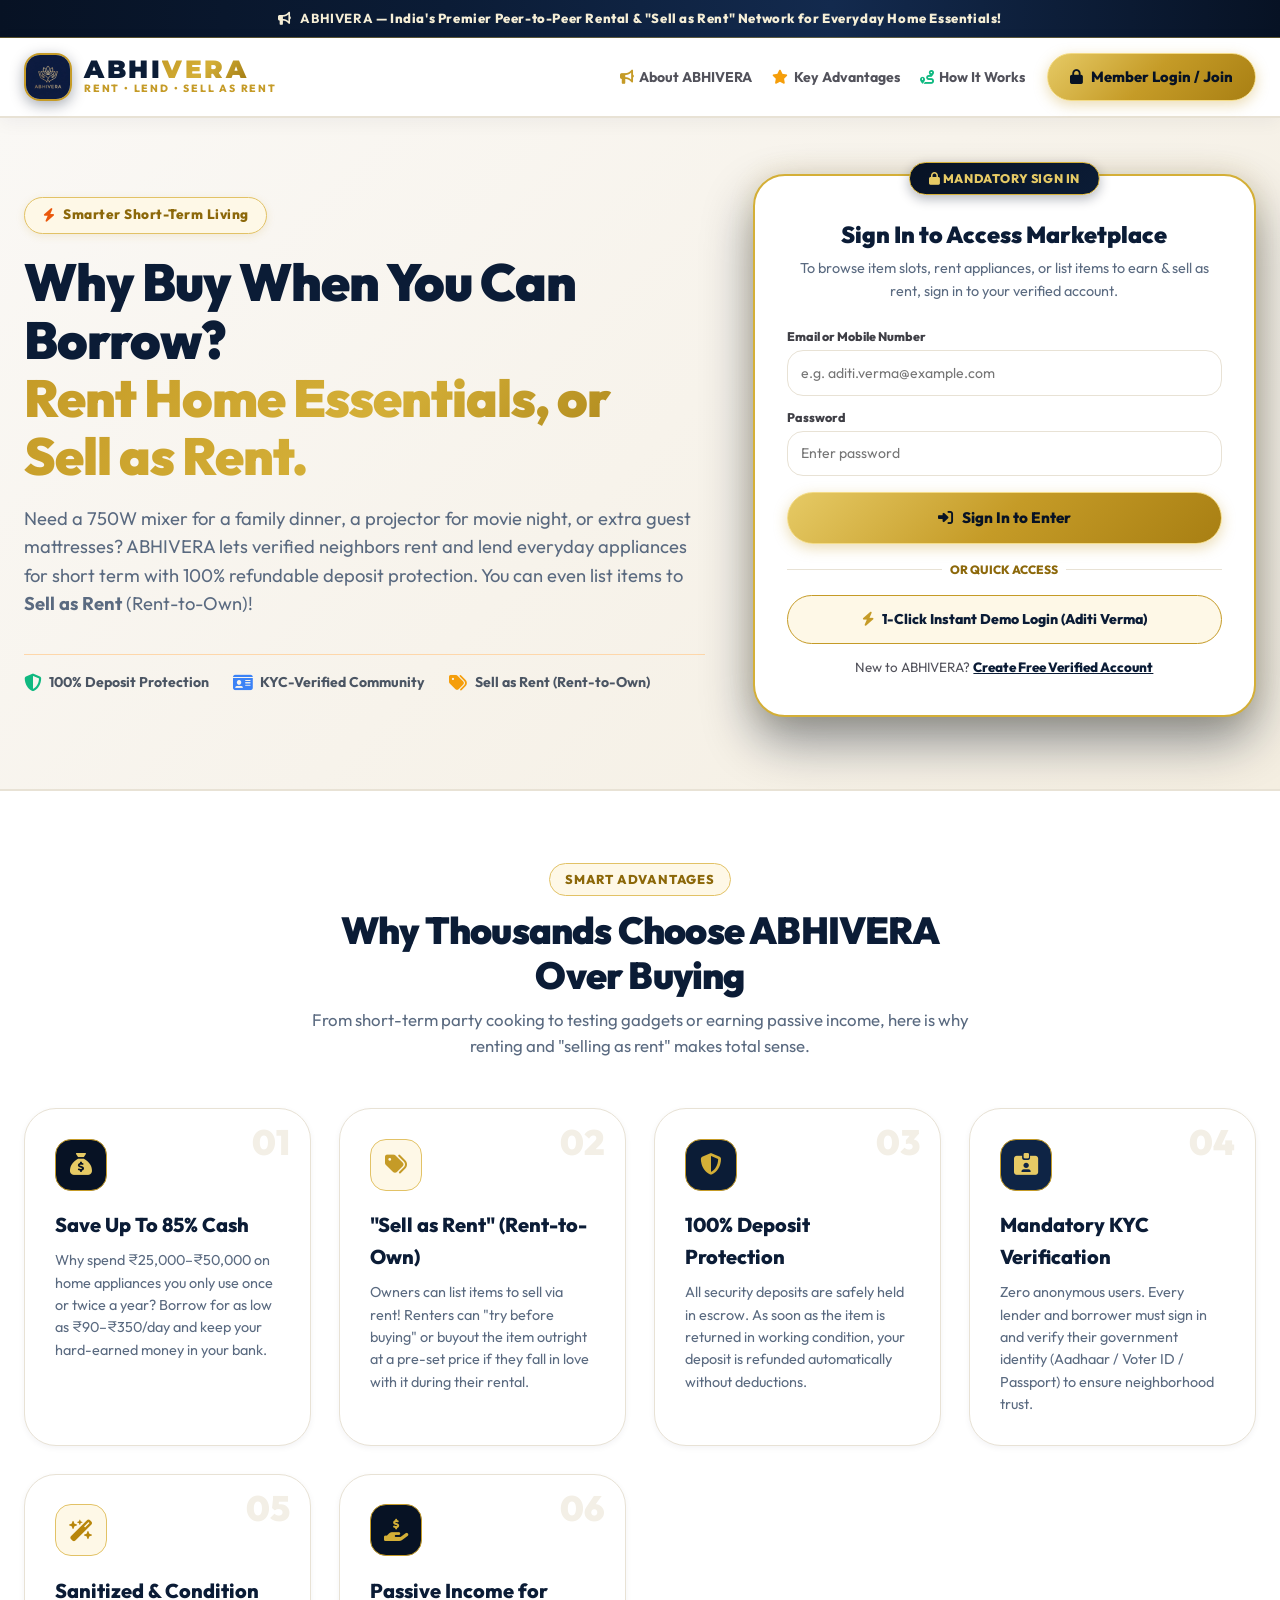
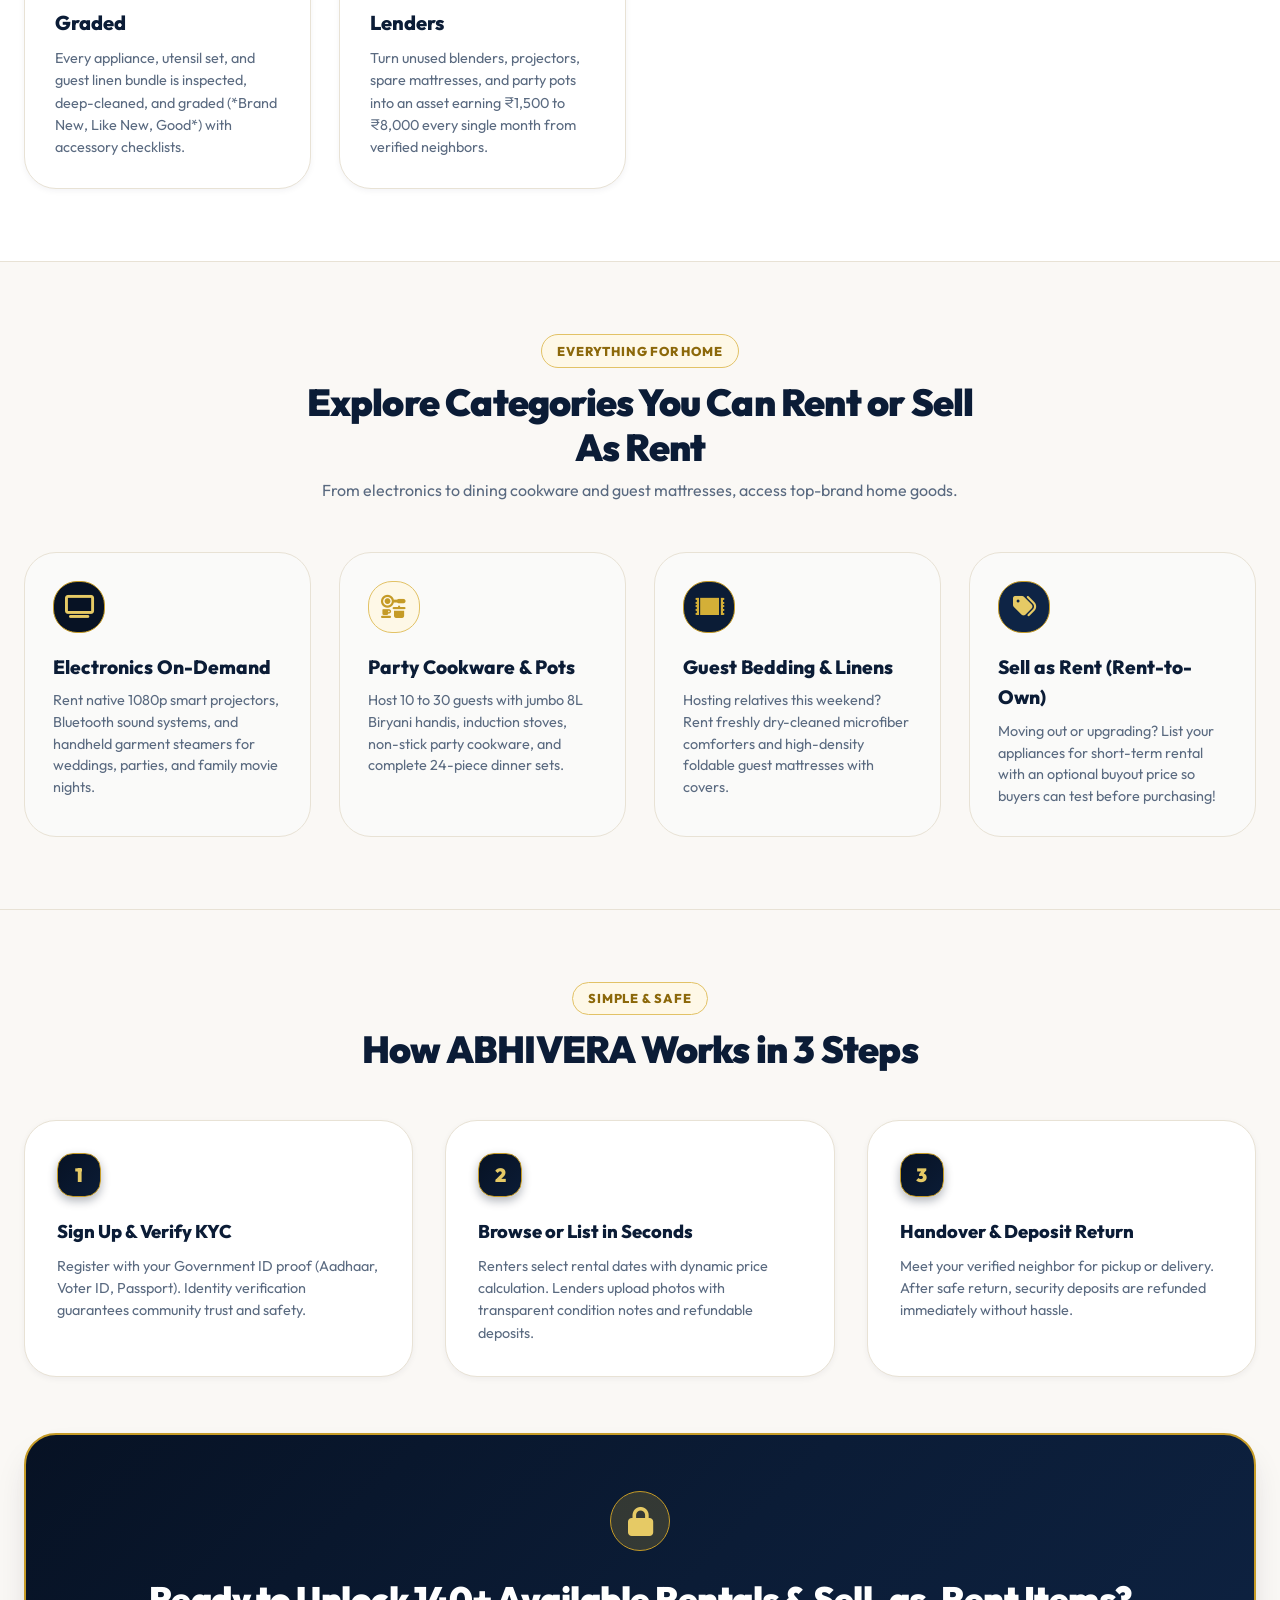
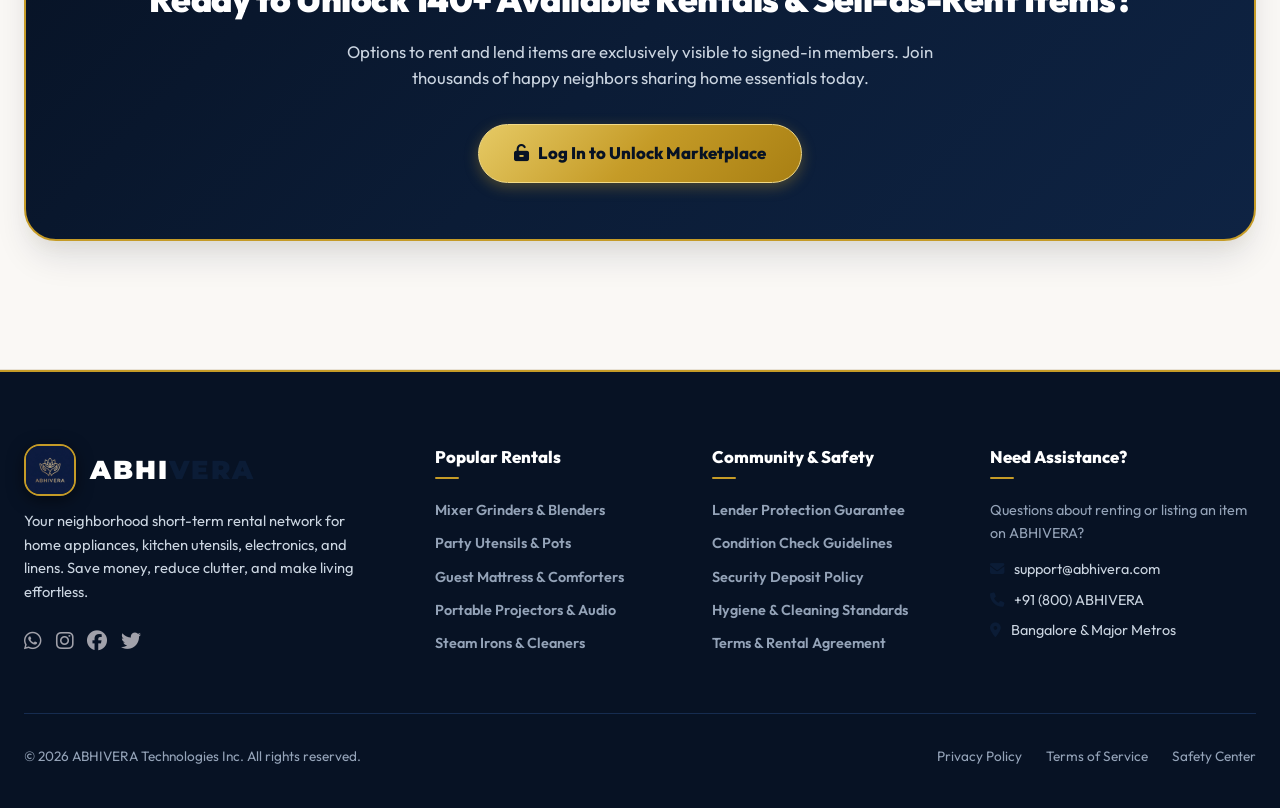
==== commit 715496ac: "mobile-Layout" ====
--- a/index.html
+++ b/index.html
@@ -2,7 +2,7 @@
 <html lang="en">
 <head>
   <meta charset="UTF-8">
-  <meta name="viewport" content="width=device-width, initial-scale=1.0">
+  <meta name="viewport" content="width=device-width, initial-scale=1.0, viewport-fit=cover">
   <title>ABHIVERA | Rent Everyday Home Appliances & Essentials Short-Term</title>
   <meta name="description" content="Vibrant peer-to-peer short-term rental marketplace for home appliances, electronics, utensils, and luxury linens. Verified neighbors & deposit protection.">
   
@@ -43,10 +43,10 @@
 
       <div class="nav-actions">
         <!-- Guest Quick Nav Links (Logged Out Only) -->
-        <nav class="logged-out-only" style="display: flex; gap: 1.25rem; font-weight: 700; font-size: 0.88rem; color: #52525b; margin-right: 0.5rem;">
-          <a href="#why-abhivera" style="display: flex; align-items: center; gap: 0.35rem;"><i class="fa-solid fa-bullhorn" style="color: #ff385c;"></i> About ABHIVERA</a>
-          <a href="#advantages" style="display: flex; align-items: center; gap: 0.35rem;"><i class="fa-solid fa-star" style="color: #f59e0b;"></i> Key Advantages</a>
-          <a href="#how-it-works" style="display: flex; align-items: center; gap: 0.35rem;"><i class="fa-solid fa-route" style="color: #10b981;"></i> How It Works</a>
+        <nav class="guest-nav-links logged-out-only">
+          <a href="#why-abhivera"><i class="fa-solid fa-bullhorn" style="color: #c59b27;"></i> About ABHIVERA</a>
+          <a href="#advantages"><i class="fa-solid fa-star" style="color: #f59e0b;"></i> Key Advantages</a>
+          <a href="#how-it-works"><i class="fa-solid fa-route" style="color: #10b981;"></i> How It Works</a>
         </nav>
 
         <!-- Log In / Sign Up Button (Shown when logged out) -->
@@ -114,6 +114,13 @@
     </div>
   </header>
 
+  <!-- Guest Quick Links Strip for Mobile Screens (Logged Out Only) -->
+  <div class="guest-mobile-subnav logged-out-only">
+    <a href="#why-abhivera" class="guest-subnav-chip"><i class="fa-solid fa-bullhorn" style="color: #c59b27;"></i> About</a>
+    <a href="#advantages" class="guest-subnav-chip"><i class="fa-solid fa-star" style="color: #f59e0b;"></i> Advantages</a>
+    <a href="#how-it-works" class="guest-subnav-chip"><i class="fa-solid fa-route" style="color: #10b981;"></i> How It Works</a>
+  </div>
+
   <!-- =====================================================================
        1. GUEST / ADVERTISING & ADVANTAGES SHOWCASE (SHOWN WHEN LOGGED OUT)
        ===================================================================== -->
@@ -1124,6 +1131,40 @@
     </div>
   </footer>
 
+  <!-- =====================================================================
+       MOBILE BOTTOM NAVIGATION BAR (LOGGED IN ONLY - FOR MOBILE/TABLET SCREENS)
+       ===================================================================== -->
+  <nav class="mobile-bottom-nav logged-in-only" id="mobileBottomNav" aria-label="Mobile Navigation">
+    <button type="button" class="mobile-nav-btn active" id="mobileNavHomeBtn" title="Explore Marketplace">
+      <i class="fa-solid fa-compass"></i>
+      <span>Explore</span>
+    </button>
+    <button type="button" class="mobile-nav-btn" id="mobileNavWishlistBtn" title="Saved Wishlist">
+      <div class="mobile-nav-icon-badge-wrap">
+        <i class="fa-solid fa-heart"></i>
+        <span class="mobile-nav-badge" id="mobileNavWishlistBadge">0</span>
+      </div>
+      <span>Wishlist</span>
+    </button>
+    <button type="button" class="mobile-nav-btn mobile-nav-btn-highlight" id="mobileNavUploadBtn" title="List an Item to Rent or Sell">
+      <div class="mobile-nav-add-icon">
+        <i class="fa-solid fa-plus"></i>
+      </div>
+      <span>List Item</span>
+    </button>
+    <button type="button" class="mobile-nav-btn" id="mobileNavActivityBtn" title="Activity & Bookings">
+      <div class="mobile-nav-icon-badge-wrap">
+        <i class="fa-regular fa-clock-rotate-left"></i>
+        <span class="mobile-nav-badge" id="mobileNavActivityBadge">0</span>
+      </div>
+      <span>Activity</span>
+    </button>
+    <button type="button" class="mobile-nav-btn" id="mobileNavProfileBtn" title="My Profile & KYC">
+      <div class="user-avatar mobile-nav-avatar" id="mobileNavAvatar">U</div>
+      <span>Profile</span>
+    </button>
+  </nav>
+
   <!-- Application Logic -->
   <script src="app.js"></script>
 </body>
--- a/styles.css
+++ b/styles.css
@@ -349,54 +349,6 @@
   background: linear-gradient(135deg, #071224 0%, #0b1c36 100%);
   color: #e6ca65;
   border: 1.5px solid #c59b27;
-  font-weight: 800;
-  font-size: 0.8rem;
-  display: flex;
-  align-items: center;
-  justify-content: center;
-  text-transform: uppercase;
-}
-  color: #e11d48;
-  font-weight: 700;
-  font-size: 0.88rem;
-  cursor: pointer;
-  transition: all 0.2s;
-}
-
-.wishlist-nav-btn:hover {
-  background: #ffe4e6;
-  transform: translateY(-1px);
-}
-
-/* User Pill & Menu */
-.user-menu-wrapper {
-  position: relative;
-}
-
-.user-profile-pill {
-  display: inline-flex;
-  align-items: center;
-  gap: 0.6rem;
-  padding: 0.35rem 0.9rem 0.35rem 0.4rem;
-  background-color: #fff;
-  border: 1.5px solid var(--border-color);
-  border-radius: var(--radius-full);
-  cursor: pointer;
-  transition: all 0.2s ease;
-  box-shadow: var(--shadow-sm);
-}
-
-.user-profile-pill:hover {
-  border-color: var(--primary-color);
-  box-shadow: 0 4px 12px rgba(255, 56, 92, 0.15);
-}
-
-.user-avatar {
-  width: 34px;
-  height: 34px;
-  border-radius: 50%;
-  background: linear-gradient(135deg, #ff385c, #f59e0b);
-  color: #fff;
   font-weight: 800;
   font-size: 0.8rem;
   display: flex;
@@ -516,7 +468,7 @@
    ADVERTISING LANDING & AUTH GATING SYSTEM
    ========================================================================== */
 .logged-in-only {
-  display: none !important;
+  display: none;
 }
 
 .logged-out-only {
@@ -524,11 +476,46 @@
 }
 
 body.user-authenticated .logged-in-only {
-  display: block !important;
+  display: block;
+}
+
+body.user-authenticated button.logged-in-only,
+body.user-authenticated .btn.logged-in-only,
+body.user-authenticated .wishlist-nav-btn.logged-in-only {
+  display: inline-flex;
+}
+
+body.user-authenticated .mobile-bottom-nav {
+  display: none;
 }
 
 body.user-authenticated .logged-out-only {
-  display: none !important;
+  display: none;
+}
+
+.guest-nav-links {
+  display: flex;
+  align-items: center;
+  gap: 1.25rem;
+  font-weight: 700;
+  font-size: 0.88rem;
+  color: #52525b;
+  margin-right: 0.5rem;
+}
+
+.guest-nav-links a {
+  display: flex;
+  align-items: center;
+  gap: 0.35rem;
+  transition: color 0.15s;
+}
+
+.guest-nav-links a:hover {
+  color: var(--gold-primary);
+}
+
+.guest-mobile-subnav {
+  display: none;
 }
 
 /* Top Announcement Bar */
@@ -1741,8 +1728,8 @@
 }
 
 .form-input:focus, .form-select:focus, .form-textarea:focus {
-  border-color: var(--primary-color);
-  box-shadow: 0 0 0 4px rgba(255, 56, 92, 0.14);
+  border-color: var(--gold-primary);
+  box-shadow: 0 0 0 4px rgba(197, 155, 39, 0.16);
 }
 
 .form-textarea {
@@ -2131,54 +2118,697 @@
   gap: 1rem;
 }
 
-/* Responsive */
+/* ====
+
+/* ==========================================================================
+   COMPREHENSIVE MOBILE-FRIENDLY & FLEXIBLE STRUCTURE DESIGN SYSTEM
+   Supports all modern smartphones (iOS & Android, 320px - 768px+)
+   ========================================================================== */
+
+/* Base Fluidity & Safe Overflow */
+html, body {
+  overflow-x: hidden !important;
+  width: 100% !important;
+  max-width: 100vw !important;
+  position: relative !important;
+  -webkit-text-size-adjust: 100% !important;
+  box-sizing: border-box !important;
+}
+
+button, a, input, select, textarea, .category-chip, .user-profile-pill, .wishlist-heart-btn {
+  touch-action: manipulation;
+  -webkit-tap-highlight-color: transparent;
+}
+
+/* Base Mobile Bottom Nav Definition (Hidden on desktop, styled for mobile) */
+.mobile-bottom-nav {
+  position: fixed !important;
+  bottom: 0 !important;
+  left: 0 !important;
+  right: 0 !important;
+  width: 100% !important;
+  max-width: 100vw !important;
+  height: calc(62px + env(safe-area-inset-bottom, 0px)) !important;
+  padding-bottom: env(safe-area-inset-bottom, 0px) !important;
+  background: rgba(255, 255, 255, 0.98) !important;
+  backdrop-filter: blur(16px) !important;
+  border-top: 1.5px solid #e8e2d5 !important;
+  box-shadow: 0 -4px 20px rgba(11, 28, 54, 0.12) !important;
+  z-index: 1000 !important;
+  justify-content: space-around !important;
+  align-items: center !important;
+  display: none !important;
+}
+
+.mobile-nav-btn {
+  flex: 1;
+  height: 100%;
+  display: flex;
+  flex-direction: column;
+  align-items: center;
+  justify-content: center;
+  gap: 3px;
+  background: none;
+  border: none;
+  color: #5a6a80;
+  font-size: 0.68rem;
+  font-weight: 700;
+  cursor: pointer;
+  transition: all 0.15s ease;
+  padding: 0.25rem 0;
+}
+
+.mobile-nav-btn i {
+  font-size: 1.15rem;
+  transition: transform 0.2s;
+}
+
+.mobile-nav-btn:active i {
+  transform: scale(0.88);
+}
+
+.mobile-nav-btn.active {
+  color: var(--navy-main);
+}
+
+.mobile-nav-btn.active i {
+  color: var(--gold-primary);
+}
+
+.mobile-nav-icon-badge-wrap {
+  position: relative;
+  display: inline-flex;
+}
+
+.mobile-nav-badge {
+  position: absolute;
+  top: -6px;
+  right: -10px;
+  background: var(--gold-primary);
+  color: #071224;
+  font-size: 0.62rem;
+  font-weight: 900;
+  padding: 1px 5px;
+  border-radius: var(--radius-full);
+  min-width: 16px;
+  text-align: center;
+  box-shadow: 0 2px 5px rgba(0,0,0,0.18);
+}
+
+.mobile-nav-btn-highlight {
+  position: relative;
+  top: -12px;
+  overflow: visible;
+}
+
+.mobile-nav-add-icon {
+  width: 48px;
+  height: 48px;
+  border-radius: 50%;
+  background: linear-gradient(135deg, #e6ca65 0%, #c59b27 50%, #a87f13 100%);
+  color: #071224;
+  display: flex;
+  align-items: center;
+  justify-content: center;
+  font-size: 1.3rem;
+  box-shadow: 0 4px 14px rgba(197, 155, 39, 0.45);
+  border: 2.5px solid #ffffff;
+  transition: transform 0.2s cubic-bezier(0.16, 1, 0.3, 1);
+}
+
+.mobile-nav-btn-highlight:active .mobile-nav-add-icon {
+  transform: scale(0.92);
+}
+
+.mobile-nav-btn-highlight span {
+  color: var(--navy-main);
+  font-weight: 800;
+  margin-top: 1px;
+}
+
+.mobile-nav-avatar {
+  width: 24px;
+  height: 24px;
+  font-size: 0.68rem;
+  border-width: 1px;
+}
+
+/* ==========================================================================
+   TABLET & INTERMEDIATE SCREENS (<= 960px)
+   ========================================================================== */
 @media (max-width: 960px) {
   .guest-hero-grid {
     grid-template-columns: 1fr;
-    gap: 2.5rem;
-  }
+    gap: 2.25rem;
+  }
+
+  .advantages-card-grid {
+    grid-template-columns: repeat(2, 1fr);
+    gap: 1.25rem;
+  }
+
+  .benefits-grid {
+    grid-template-columns: repeat(2, 1fr);
+    gap: 1.25rem;
+  }
+
   .how-steps-grid {
     grid-template-columns: 1fr;
-  }
+    gap: 1.25rem;
+  }
+
   .hero-title {
-    font-size: 2.45rem;
-  }
-  .search-capsule {
-    grid-template-columns: 1fr 1fr;
-  }
-  .capsule-segment:not(:last-child)::after {
-    display: none;
-  }
-  .btn-capsule-search {
-    grid-column: 1 / -1;
-    justify-content: center;
-  }
+    font-size: clamp(2rem, 5vw, 2.45rem);
+  }
+
   .detail-modal-layout {
     grid-template-columns: 1fr;
-  }
+    gap: 1.5rem;
+  }
+
   .footer-grid {
     grid-template-columns: 1fr 1fr;
-  }
-}
-
-@media (max-width: 640px) {
-  .hero-title {
-    font-size: 2.1rem;
-  }
+    gap: 2.5rem;
+  }
+}
+
+/* Hide desktop guest nav on screens <= 860px and surface mobile subnav */
+@media (max-width: 860px) {
+  .guest-nav-links {
+    display: none !important;
+  }
+
+  body:not(.user-authenticated) .guest-mobile-subnav {
+    display: flex !important;
+    align-items: center;
+    justify-content: center;
+    gap: 0.65rem;
+    padding: 0.55rem 1rem;
+    background: #ffffff;
+    border-bottom: 1.5px solid #e8e2d5;
+    overflow-x: auto;
+    scrollbar-width: none;
+    -webkit-overflow-scrolling: touch;
+  }
+
+  body:not(.user-authenticated) .guest-mobile-subnav::-webkit-scrollbar {
+    display: none;
+  }
+
+  .guest-subnav-chip {
+    display: inline-flex;
+    align-items: center;
+    gap: 0.35rem;
+    padding: 0.35rem 0.85rem;
+    border-radius: var(--radius-full);
+    background: #fef8e7;
+    border: 1px solid #e2c266;
+    color: #8c680a;
+    font-size: 0.8rem;
+    font-weight: 700;
+    white-space: nowrap;
+    text-decoration: none;
+    flex-shrink: 0;
+    transition: all 0.15s;
+  }
+
+  .guest-subnav-chip:active {
+    background: #fde8b3;
+    border-color: #c59b27;
+  }
+}
+
+/* ==========================================================================
+   MOBILE PHONES & SMALL TABLETS (<= 768px)
+   ========================================================================== */
+@media (max-width: 768px) {
+  /* Prevent iOS Safari auto-zoom on inputs */
+  input, select, textarea,
+  .form-input, .form-select, .form-textarea,
+  .capsule-input, .capsule-select, .live-search-input {
+    font-size: 16px !important;
+  }
+
+  /* Prevent page horizontal blowup */
+  .container {
+    padding: 0 1rem !important;
+    max-width: 100vw !important;
+    width: 100% !important;
+    box-sizing: border-box !important;
+  }
+
+  /* Compact Navbar */
+  .navbar {
+    position: sticky !important;
+    top: 0 !important;
+    width: 100% !important;
+  }
+
+  .nav-container {
+    height: 64px !important;
+    padding: 0 1rem !important;
+    width: 100% !important;
+  }
+
+  .brand-logo {
+    gap: 8px !important;
+  }
+
+  .brand-logo-img {
+    width: 38px !important;
+    height: 38px !important;
+    border-radius: var(--radius-sm) !important;
+  }
+
+  .brand-title {
+    font-size: 1.22rem !important;
+    letter-spacing: 1.5px !important;
+  }
+
+  .nav-tagline {
+    font-size: 0.58rem !important;
+    letter-spacing: 0.8px !important;
+  }
+
+  /* In Logged-in State: Hide redundant desktop top navbar buttons on mobile */
+  body.user-authenticated .navbar .wishlist-nav-btn,
+  body.user-authenticated .navbar #openActivityDrawerBtn,
+  body.user-authenticated .navbar #openUploadModalBtn {
+    display: none !important;
+  }
+
+  .user-profile-pill {
+    padding: 0.2rem 0.55rem 0.2rem 0.25rem !important;
+    gap: 0.35rem !important;
+  }
+
+  .user-profile-pill .user-name-label {
+    display: none !important;
+  }
+
+  .user-profile-pill .user-avatar {
+    width: 32px !important;
+    height: 32px !important;
+    font-size: 0.76rem !important;
+  }
+
+  /* User Dropdown on Mobile */
+  .user-dropdown-menu {
+    position: fixed !important;
+    top: 68px !important;
+    right: 12px !important;
+    left: 12px !important;
+    width: auto !important;
+    max-width: 380px !important;
+    margin: 0 auto !important;
+    box-shadow: 0 20px 45px rgba(7, 18, 36, 0.28) !important;
+    border-radius: var(--radius-lg) !important;
+  }
+
+  /* Mobile Bottom Navigation Bar for Authenticated Members */
+  body.user-authenticated {
+    padding-bottom: calc(72px + env(safe-area-inset-bottom, 0px)) !important;
+  }
+
+  body.user-authenticated .mobile-bottom-nav {
+    display: flex !important;
+  }
+
+  /* Member Welcome Banner */
+  .member-welcome-banner {
+    padding: 1.15rem 0 !important;
+  }
+
+  .member-welcome-content {
+    flex-direction: column !important;
+    align-items: stretch !important;
+    gap: 0.85rem !important;
+  }
+
+  .member-welcome-text h2 {
+    font-size: 1.35rem !important;
+  }
+
+  .member-welcome-text p {
+    font-size: 0.86rem !important;
+  }
+
+  #memberHeroListBtn {
+    width: 100% !important;
+    justify-content: center !important;
+  }
+
+  /* Search Capsule: 1-Column Card on Mobile */
+  .search-capsule-wrapper {
+    max-width: 100% !important;
+    width: 100% !important;
+  }
+
   .search-capsule {
-    grid-template-columns: 1fr;
-  }
+    grid-template-columns: 1fr !important;
+    gap: 0.65rem !important;
+    padding: 0.85rem !important;
+    background: #ffffff !important;
+    border-radius: var(--radius-lg) !important;
+    width: 100% !important;
+    box-sizing: border-box !important;
+  }
+
+  .capsule-segment {
+    padding: 0.65rem 0.85rem !important;
+    background-color: #fafaf9 !important;
+    border: 1px solid #e8e2d5 !important;
+    border-radius: var(--radius-md) !important;
+    width: 100% !important;
+    box-sizing: border-box !important;
+  }
+
+  .capsule-segment:not(:last-child)::after {
+    display: none !important;
+  }
+
+  .btn-capsule-search {
+    grid-column: 1 / -1 !important;
+    width: 100% !important;
+    justify-content: center !important;
+    margin-top: 0.25rem !important;
+    padding: 0.9rem !important;
+  }
+
+  .hero-quick-tags {
+    overflow-x: auto !important;
+    white-space: nowrap !important;
+    padding-bottom: 0.35rem !important;
+    scrollbar-width: none !important;
+    flex-wrap: nowrap !important;
+    -webkit-overflow-scrolling: touch !important;
+    width: 100% !important;
+  }
+
+  .hero-quick-tags::-webkit-scrollbar {
+    display: none !important;
+  }
+
+  .quick-search-pill {
+    flex-shrink: 0 !important;
+  }
+
+  /* Category Scroll on Mobile: Smooth touch scrolling, no container expansion */
+  .category-section-wrap {
+    width: 100% !important;
+    max-width: 100vw !important;
+    overflow: hidden !important;
+    padding: 0.75rem 0 !important;
+  }
+
+  .category-scroll {
+    display: flex !important;
+    width: 100% !important;
+    max-width: 100% !important;
+    overflow-x: auto !important;
+    -webkit-overflow-scrolling: touch !important;
+    scrollbar-width: none !important;
+    scroll-snap-type: x proximity !important;
+    padding: 0.25rem 0.25rem 0.6rem !important;
+  }
+
+  .category-scroll::-webkit-scrollbar {
+    display: none !important;
+  }
+
+  .category-chip {
+    min-width: 84px !important;
+    padding: 0.6rem 0.7rem !important;
+    border-radius: var(--radius-lg) !important;
+    gap: 0.4rem !important;
+    scroll-snap-align: start !important;
+    flex-shrink: 0 !important;
+  }
+
+  .chip-image-box {
+    width: 44px !important;
+    height: 44px !important;
+    border-radius: var(--radius-md) !important;
+  }
+
+  .chip-text {
+    font-size: 0.76rem !important;
+  }
+
+  /* Marketplace Filter Bar on Mobile */
+  .marketplace-filter-bar {
+    flex-direction: column !important;
+    align-items: stretch !important;
+    gap: 0.75rem !important;
+    margin-bottom: 1.5rem !important;
+    width: 100% !important;
+  }
+
+  .filter-left-controls {
+    display: flex !important;
+    flex-wrap: wrap !important;
+    gap: 0.55rem !important;
+    width: 100% !important;
+  }
+
+  .marketplace-live-search-box {
+    min-width: 0 !important;
+    width: 100% !important;
+    max-width: 100% !important;
+    flex: 1 1 100% !important;
+  }
+
+  .wishlist-toggle-filter {
+    flex: 1 1 100% !important;
+    justify-content: center !important;
+    padding: 0.55rem 0.85rem !important;
+    font-size: 0.84rem !important;
+  }
+
+  .filter-pill-select {
+    flex: 1 1 calc(50% - 0.3rem) !important;
+    min-width: 120px !important;
+    font-size: 0.82rem !important;
+    padding: 0.55rem 0.75rem !important;
+    text-align: center !important;
+  }
+
+  .marketplace-filter-bar > div:last-child {
+    width: 100% !important;
+    display: flex !important;
+    justify-content: space-between !important;
+    align-items: center !important;
+    padding-top: 0.65rem !important;
+    border-top: 1px dashed var(--border-color) !important;
+  }
+
+  /* Product Catalog Grid: Strictly 1-Column on Mobile Screens */
+  .items-grid {
+    grid-template-columns: 1fr !important;
+    gap: 1.25rem !important;
+    width: 100% !important;
+    max-width: 100% !important;
+  }
+
+  .item-card {
+    border-radius: var(--radius-lg) !important;
+    width: 100% !important;
+    max-width: 100% !important;
+    box-sizing: border-box !important;
+  }
+
+  .item-image-wrapper {
+    height: 205px !important;
+    width: 100% !important;
+  }
+
+  .item-body {
+    padding: 1.15rem !important;
+    width: 100% !important;
+    box-sizing: border-box !important;
+  }
+
+  .item-title {
+    font-size: 1.18rem !important;
+  }
+
+  .item-footer {
+    flex-direction: column !important;
+    align-items: stretch !important;
+    gap: 0.85rem !important;
+  }
+
+  .card-action-btns {
+    width: 100% !important;
+    display: flex !important;
+    gap: 0.5rem !important;
+  }
+
+  .card-action-btns .btn {
+    flex: 1 !important;
+    justify-content: center !important;
+    padding: 0.7rem 0.85rem !important;
+  }
+
+  /* Modals on Mobile - Bottom-Sheet Ergonomics */
+  .modal-overlay {
+    padding: 0.75rem 0.5rem !important;
+    align-items: flex-end !important;
+    width: 100vw !important;
+  }
+
+  .modal-container {
+    width: 100% !important;
+    max-width: calc(100vw - 1rem) !important;
+    max-height: 92vh !important;
+    border-radius: var(--radius-xl) var(--radius-xl) var(--radius-lg) var(--radius-lg) !important;
+    margin: 0 auto !important;
+    overflow-y: auto !important;
+    box-sizing: border-box !important;
+  }
+
+  .modal-header {
+    padding: 1rem 1.15rem !important;
+    position: sticky !important;
+    top: 0 !important;
+    z-index: 10 !important;
+  }
+
+  .modal-title {
+    font-size: 1.15rem !important;
+  }
+
+  .modal-body {
+    padding: 1.15rem !important;
+    box-sizing: border-box !important;
+  }
+
+  .modal-footer {
+    padding: 1rem 1.15rem !important;
+    flex-direction: column-reverse !important;
+    gap: 0.55rem !important;
+  }
+
+  .modal-footer .btn {
+    width: 100% !important;
+    justify-content: center !important;
+    padding: 0.8rem !important;
+  }
+
   .form-grid {
-    grid-template-columns: 1fr;
-  }
+    grid-template-columns: 1fr !important;
+    gap: 1rem !important;
+  }
+
+  /* Detail Modal */
+  .detail-modal-layout {
+    grid-template-columns: 1fr !important;
+    gap: 1.25rem !important;
+  }
+
+  .detail-img-box {
+    height: 220px !important;
+    border-radius: var(--radius-md) !important;
+    width: 100% !important;
+  }
+
+  #detailName {
+    font-size: 1.3rem !important;
+  }
+
+  #detailPriceDaily {
+    font-size: 1.45rem !important;
+  }
+
+  /* Activity Drawer */
+  .activity-drawer {
+    width: 100% !important;
+    max-width: 100vw !important;
+    right: -100% !important;
+  }
+
+  .drawer-overlay.active .activity-drawer {
+    right: 0 !important;
+  }
+
+  .drawer-header {
+    padding: 1.15rem 1.25rem !important;
+  }
+
+  .drawer-content {
+    padding: 1rem !important;
+  }
+
+  .drawer-card {
+    padding: 0.85rem !important;
+    gap: 0.75rem !important;
+  }
+
+  .drawer-card-img {
+    width: 60px !important;
+    height: 60px !important;
+  }
+
+  /* Site Footer */
+  .site-footer {
+    padding: 3rem 0 2rem !important;
+  }
+
   .footer-grid {
-    grid-template-columns: 1fr;
-  }
-  .items-grid {
-    grid-template-columns: 1fr;
-  }
-  .category-chip {
-    min-width: 90px;
-    padding: 0.6rem 0.85rem;
-  }
-}
+    grid-template-columns: 1fr !important;
+    gap: 2rem !important;
+    margin-bottom: 2rem !important;
+  }
+
+  .footer-bottom {
+    flex-direction: column !important;
+    text-align: center !important;
+    gap: 0.85rem !important;
+  }
+}
+
+/* ==========================================================================
+   EXTRA COMPACT SCREENS (<= 420px, iPhone SE, compact phones)
+   ========================================================================== */
+@media (max-width: 420px) {
+  .nav-container {
+    height: 58px !important;
+    padding: 0 0.75rem !important;
+  }
+
+  .brand-logo-img {
+    width: 34px !important;
+    height: 34px !important;
+  }
+
+  .brand-title {
+    font-size: 1.15rem !important;
+  }
+
+  .nav-tagline {
+    display: none !important;
+  }
+
+  #loginBtn.logged-out-only {
+    padding: 0.45rem 0.75rem !important;
+    font-size: 0.78rem !important;
+  }
+
+  #loginBtn.logged-out-only span {
+    display: none !important;
+  }
+
+  #loginBtn.logged-out-only::after {
+    content: "Login";
+    font-size: 0.8rem;
+  }
+
+  .filter-pill-select {
+    flex: 1 1 100% !important;
+  }
+
+  .auth-tab-btn {
+    padding: 0.75rem 0.5rem !important;
+    font-size: 0.85rem !important;
+  }
+}
